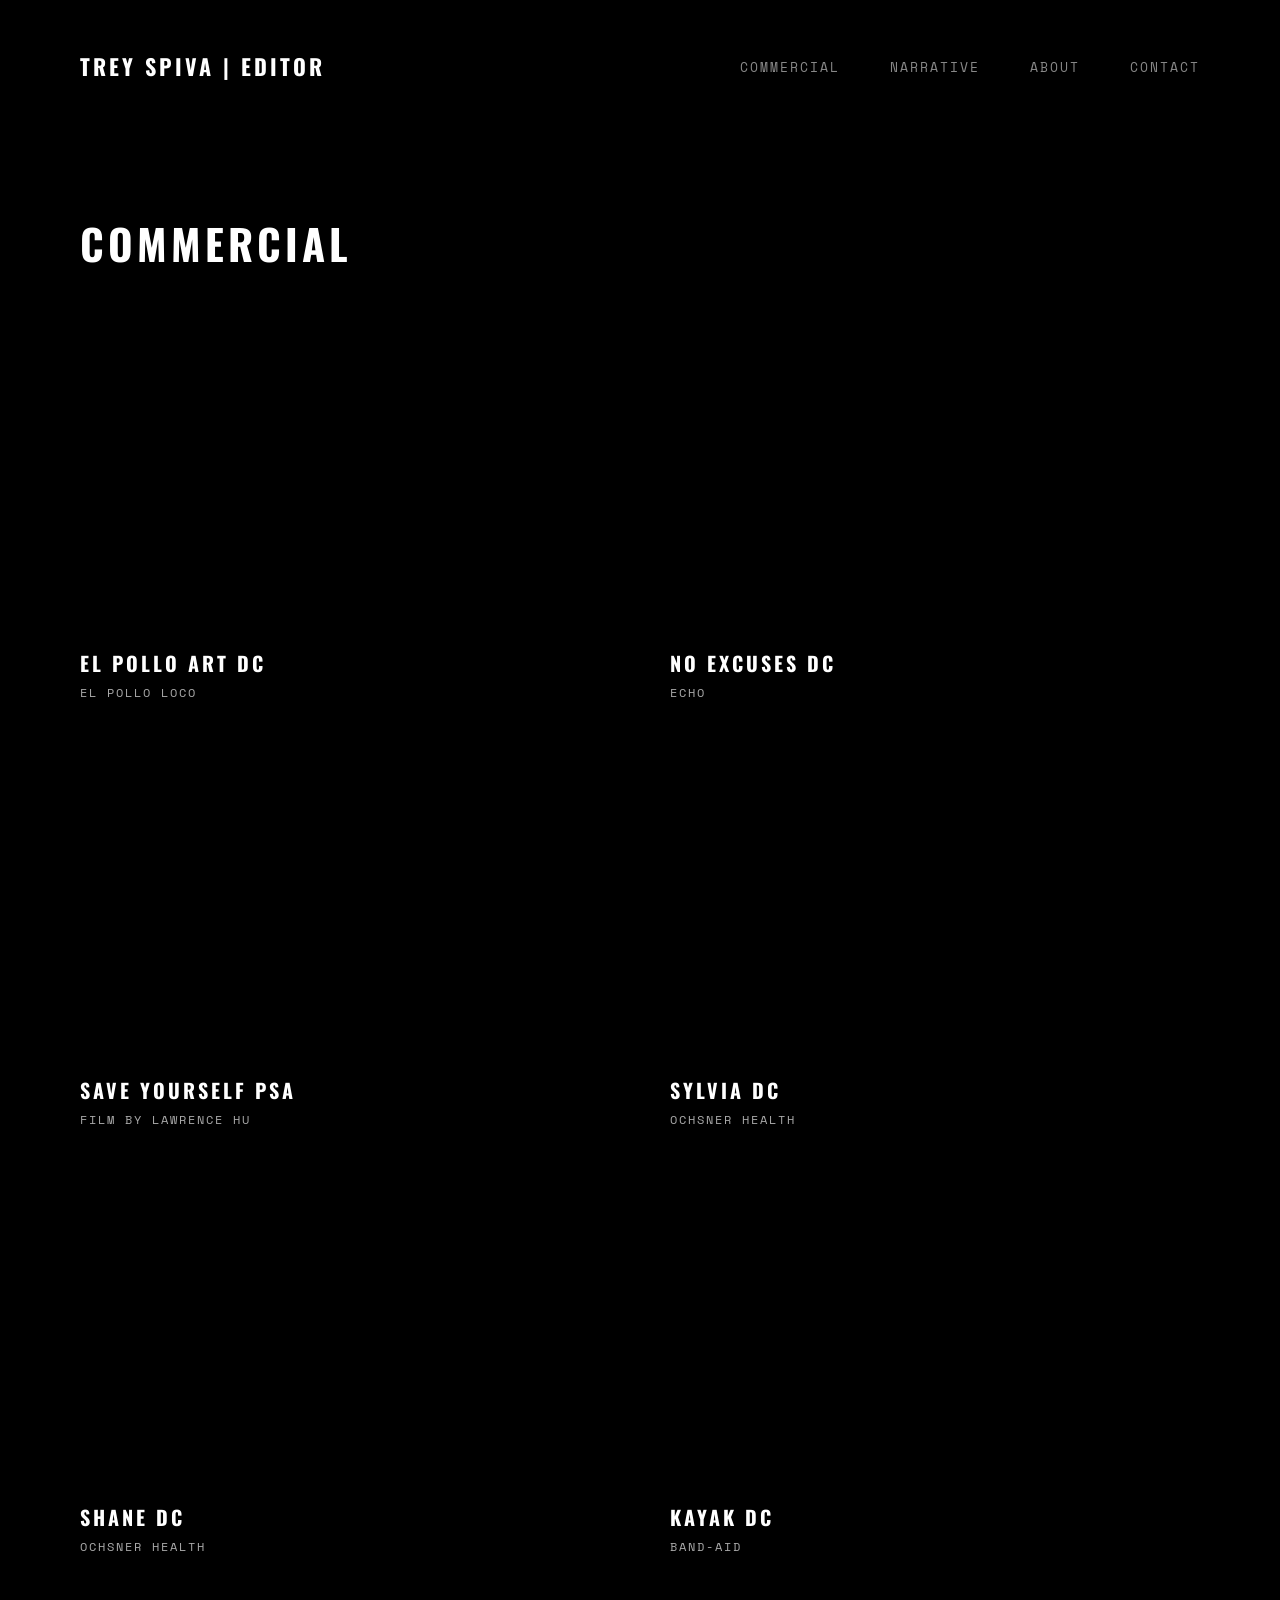
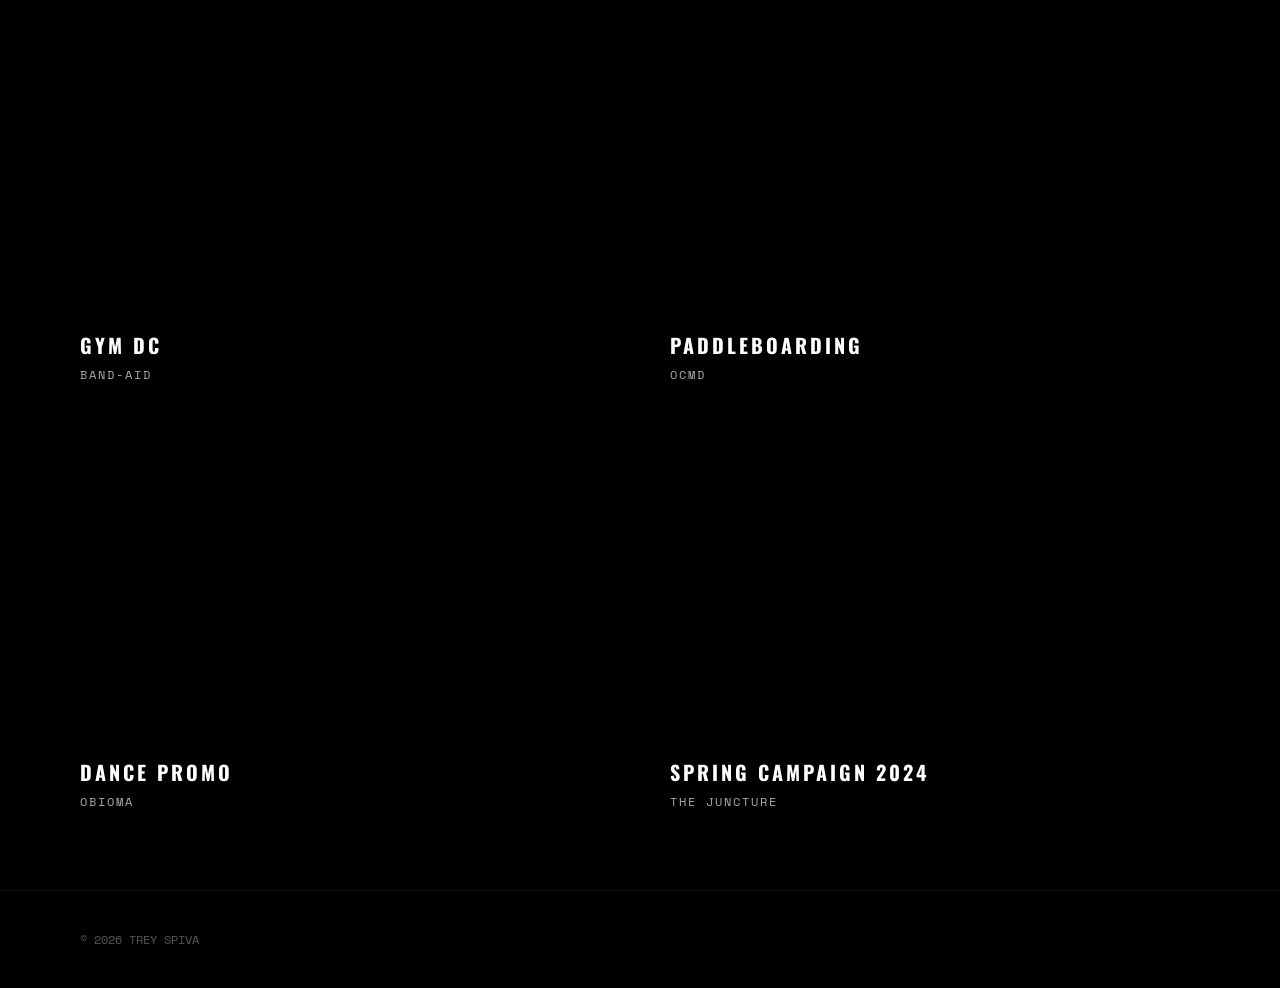
==== index.html @ 80b73c0e "Update index.html" ====
<!DOCTYPE html>
<html lang="en">
<head>
<meta charset="UTF-8">
<title>Commercial | Trey Spiva</title>
<link rel="stylesheet" href="style.css">
</head>
<body>
<div class="grain"></div>
<header>
<h1>TREY SPIVA | EDITOR</h1>
<nav>
<a href="index.html">COMMERCIAL</a>
<a href="narrative.html">NARRATIVE</a>
<a href="about.html">ABOUT</a>
<a href="contact.html">CONTACT</a>
</nav>
</header>
<main class="page fade-in">
<h2 class="page-title">COMMERCIAL</h2>
<div class="vertical-feed">

<div class="video-block" onclick="openVideo('1168962558')">
  <div class="video-thumb" style="background-image:url('https://i.vimeocdn.com/video/2127536000-75fe710a09e075bd8e8120b563705b71b4ac40b1b1e34e580277ee0150daf8f2-d_640x360?&region=us');">
    <div class="overlay">
      <div class="play-button"></div>
    </div>
  </div>
  <h3>EL POLLO ART DC</h3>
  <p>EL POLLO LOCO</p>
</div>

<div class="video-block" onclick="openVideo('1168963187')">
  <div class="video-thumb" style="background-image:url('https://i.vimeocdn.com/video/2127575396-439abf78f0870e37dee217de2d2ab027c8403f48099d8014c931f364bac10ac9-d_640x360?&region=us');">
    <div class="overlay">
      <div class="play-button"></div>
    </div>
  </div>
  <h3>NO EXCUSES DC</h3>
  <p>ECHO</p>
</div>

<div class="video-block" onclick="openVideo('1168964447')">
  <div class="video-thumb" style="background-image:url('https://i.vimeocdn.com/video/2127577980-996a81d9a3e9302c36859f1522a51453a71503e834a3b445a6eb6c86d248f8f3-d_640x360?&region=us');">
    <div class="overlay">
      <div class="play-button"></div>
    </div>
  </div>
  <h3>SAVE YOURSELF PSA</h3>
  <p>FILM BY LAWRENCE HU</p>
</div>

<div class="video-block" onclick="openVideo('1168963696')">
  <div class="video-thumb" style="background-image:url('https://i.vimeocdn.com/video/2127577137-2edeea01148f0cb87e335c18c77567849c1042764b99ecd7bbb1527b6352fd71-d_640x360?&region=us');">
    <div class="overlay">
      <div class="play-button"></div>
    </div>
  </div>
  <h3>SYLVIA DC</h3>
  <p>OCHSNER HEALTH</p>
</div>

<div class="video-block" onclick="openVideo('765432198')">
  <div class="video-thumb" style="background-image:url('https://i.vimeocdn.com/video/2127576939-2b71b718eb4495d1822205743ac6e999f7ee1a8bd8778d6716b5706f9fb2e51e-d_640x360?&region=us');">
    <div class="overlay">
      <div class="play-button"></div>
    </div>
  </div>
  <h3>SHANE DC</h3>
  <p>OCHSNER HEALTH</p>
</div>

<div class="video-block" onclick="openVideo('1168985292')">
  <div class="video-thumb" style="background-image:url('https://i.vimeocdn.com/video/2127575583-ff0fd8f274f0bb08766b003986d4ce52b63c100c5a0aa16a2a7c493b9dbff07a-d_640x360?&region=us');">
    <div class="overlay">
      <div class="play-button"></div>
    </div>
  </div>
  <h3>KAYAK DC</h3>
  <p>BAND-AID</p>
</div>

<div class="video-block" onclick="openVideo('1168985042')">
  <div class="video-thumb" style="background-image:url('https://i.vimeocdn.com/video/2127575703-db3295610a59d945b4f33c99ea47a52a3a80720acae5512f5081917803e15468-d_640x360?&region=us');">
    <div class="overlay">
      <div class="play-button"></div>
    </div>
  </div>
  <h3>GYM DC</h3>
  <p>BAND-AID</p>
</div>

<div class="video-block" onclick="openVideo('1169000280')">
  <div class="video-thumb" style="background-image:url('https://i.vimeocdn.com/video/2127591773-6be116e84b209dd0f5c7678f2d8bcb7b63bc2f66198931cd651a879c802c49e5-d_640x360?&region=us');">
    <div class="overlay">
      <div class="play-button"></div>
    </div>
  </div>
  <h3>PADDLEBOARDING</h3>
  <p>OCMD</p>
</div>

<div class="video-block" onclick="openVideo('1168964057')">
  <div class="video-thumb" style="background-image:url('https://i.vimeocdn.com/video/2127577594-284d13968c1ed4feddeab08666fc81c0d4ac6e2b21683e545bcbab251f859fab-d_640x360?&region=us');">
    <div class="overlay">
      <div class="play-button"></div>
    </div>
  </div>
  <h3>DANCE PROMO</h3>
  <p>OBIOMA</p>
</div>

<div class="video-block" onclick="openVideo('1168963989')">
  <div class="video-thumb" style="background-image:url('https://i.vimeocdn.com/video/2127577245-2e056efa183aa960abe9631b18fac34a8ee768762960d66305f53a3be567ac96-d_640x360?&region=us');">
    <div class="overlay">
      <div class="play-button"></div>
    </div>
  </div>
  <h3>SPRING CAMPAIGN 2024</h3>
  <p>THE JUNCTURE</p>
</div>

</div>
</main>
<div id="lightbox" class="lightbox">
  <div class="lightbox-content">
    <button class="close-btn" onclick="closeVideo()">×</button>
    <iframe id="lightbox-video" src="" frameborder="0"
      allow="autoplay; fullscreen" allowfullscreen></iframe>
  </div>
</div>
<script src="script.js"></script>
<footer><p>© 2026 TREY SPIVA</p></footer>
</body>
</html>
---- style.css ----
@import url('https://fonts.googleapis.com/css2?family=Space+Mono:wght@400;700&family=Oswald:wght@400;600&display=swap');

*{margin:0;padding:0;box-sizing:border-box;}
body{background:#000;color:#fff;font-family:'Space Mono',monospace;}
.fade-in{animation:fadeIn .8s ease forwards;opacity:0;}
@keyframes fadeIn{to{opacity:1;}}

.grain{pointer-events:none;position:fixed;top:0;left:0;width:100%;height:100%;
background-image:url("https://grainy-gradients.vercel.app/noise.svg");opacity:.05;z-index:999;}

header{display:flex;justify-content:space-between;align-items:center;padding:50px 80px;}
h1{font-family:'Oswald',sans-serif;font-size:22px;letter-spacing:3px;}
nav a{margin-left:40px;text-decoration:none;color:#888;font-size:13px;letter-spacing:2px;}
nav a:hover{color:#fff;}

.page{padding:80px;max-width:1400px;margin:auto;}
.page-title{font-family:'Oswald',sans-serif;font-size:42px;letter-spacing:4px;margin-bottom:60px;}

/* GRID */
.vertical-feed{
  display:grid;
  grid-template-columns: repeat(2, 1fr);
  gap:60px;
}

@media(max-width:900px){
  .vertical-feed{grid-template-columns:1fr;}
}

.video-block{cursor:pointer;}

.video-thumb{
  position:relative;
  width:100%;
  aspect-ratio:16/9;
  background-size:cover;
  background-position:center;
  overflow:hidden;
  filter:brightness(.9);
  transition:transform .4s ease, filter .4s ease;
}

.video-thumb:hover{
  transform:scale(1.02);
  filter:brightness(1);
}

/* Overlay */
.overlay{
  position:absolute;
  inset:0;
  background:rgba(0,0,0,0);
  display:flex;
  justify-content:center;
  align-items:center;
  transition:background .3s ease;
}

.video-thumb:hover .overlay{
  background:rgba(0,0,0,.35);
}

/* Play Button */
.play-button{
  width:70px;
  height:70px;
  border:2px solid #fff;
  border-radius:50%;
  position:relative;
  opacity:0;
  transform:scale(.8);
  transition:all .3s ease;
}

.play-button::after{
  content:"";
  position:absolute;
  left:50%;
  top:50%;
  transform:translate(-40%,-50%);
  border-style:solid;
  border-width:10px 0 10px 16px;
  border-color:transparent transparent transparent #fff;
}

.video-thumb:hover .play-button{
  opacity:1;
  transform:scale(1);
}

.video-block h3{
  font-family:'Oswald',sans-serif;
  font-size:20px;
  letter-spacing:3px;
  margin-top:16px;
}

.video-block p{
  color:#aaa;
  letter-spacing:2px;
  font-size:12px;
  margin-top:6px;
}

/* LIGHTBOX */
.lightbox{
  display:none;
  position:fixed;
  top:0;left:0;
  width:100%;height:100%;
  background:rgba(0,0,0,.95);
  justify-content:center;
  align-items:center;
  z-index:1000;
}

.lightbox-content{
  position:relative;
  width:80%;
  max-width:1200px;
}

.lightbox iframe{
  width:100%;
  height:600px;
}

.close-btn{
  position:absolute;
  top:-50px;
  right:0;
  font-size:40px;
  background:none;
  border:none;
  color:#fff;
  cursor:pointer;
  transition:opacity .3s ease, transform .3s ease;
}

.close-btn:hover{
  opacity:.6;
  transform:scale(1.1);
}

.content{padding:120px 80px;max-width:900px;margin:auto;}
.about-layout{display:flex;gap:60px;}
.about-image img{width:320px;border-radius:4px;}
.about-text p{color:#fff;line-height:1.8;}

footer{padding:40px 80px;border-top:1px solid #111;color:#555;font-size:12px;}
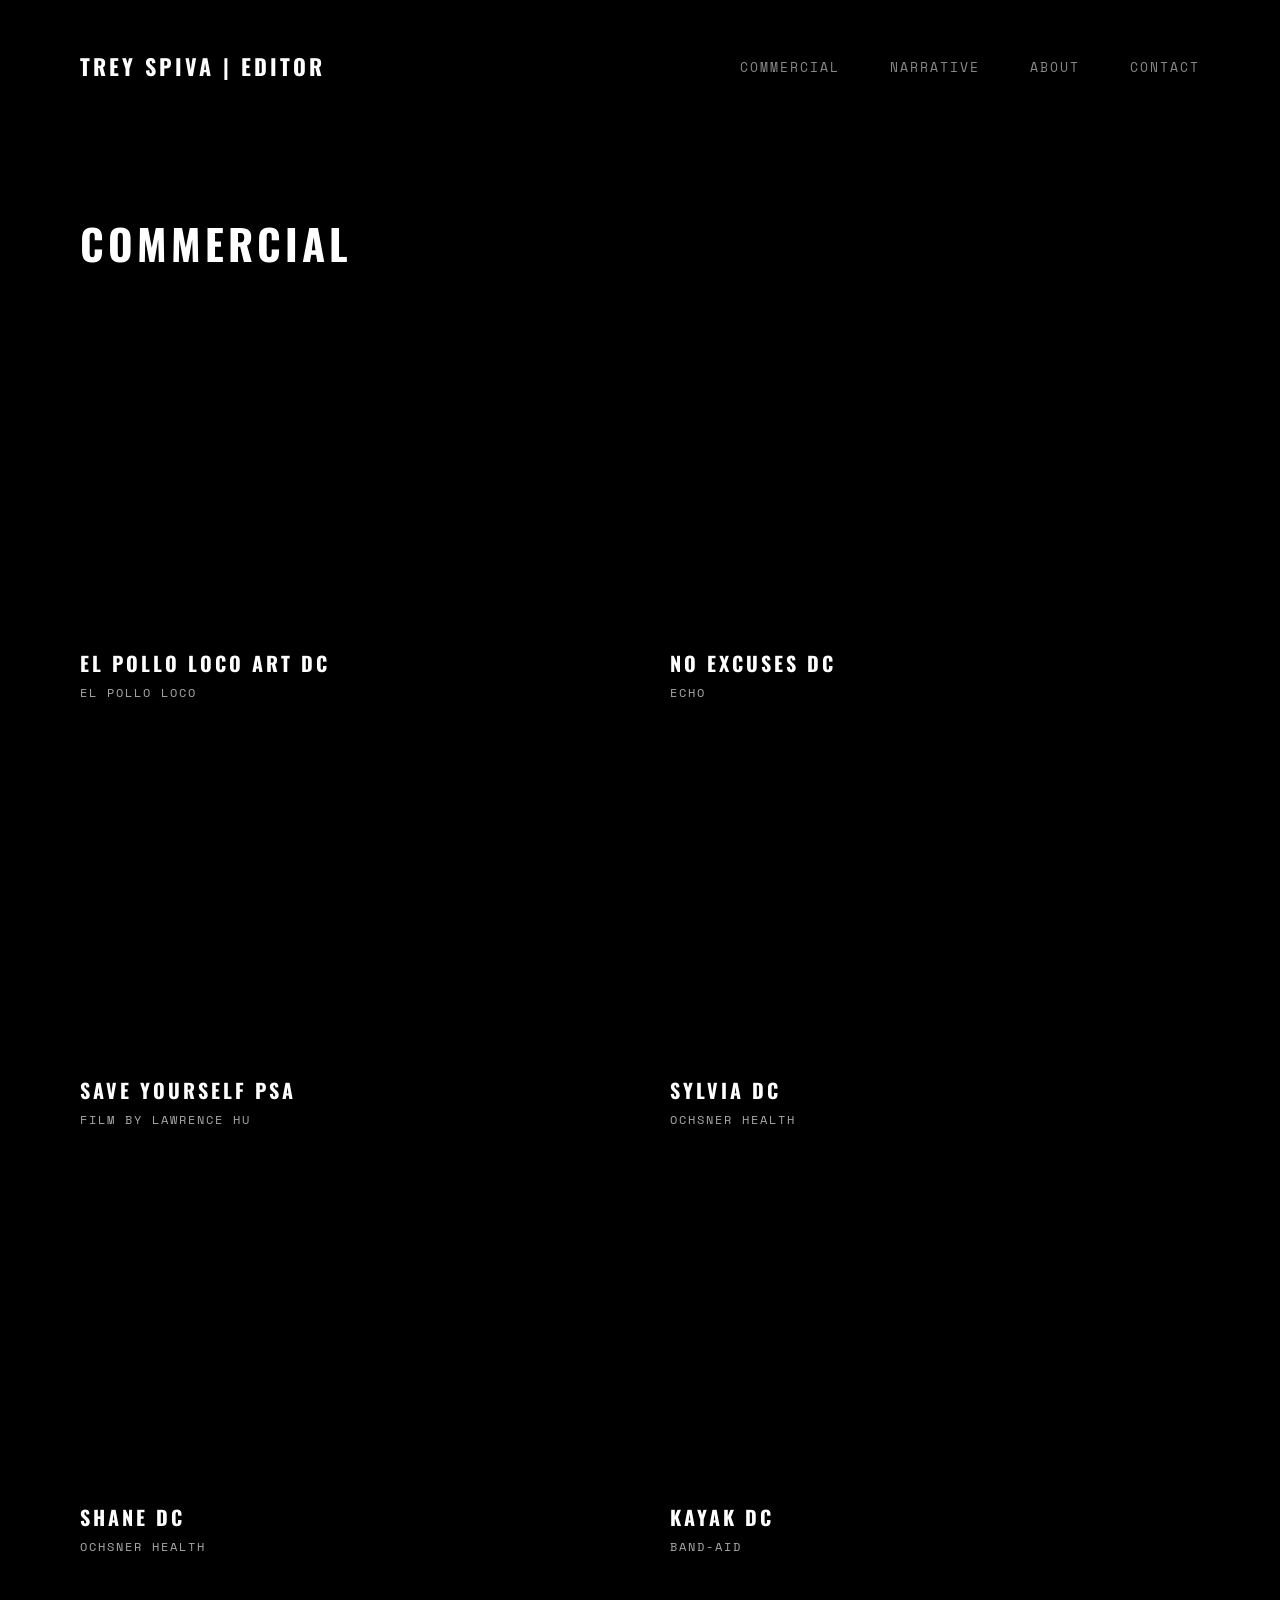
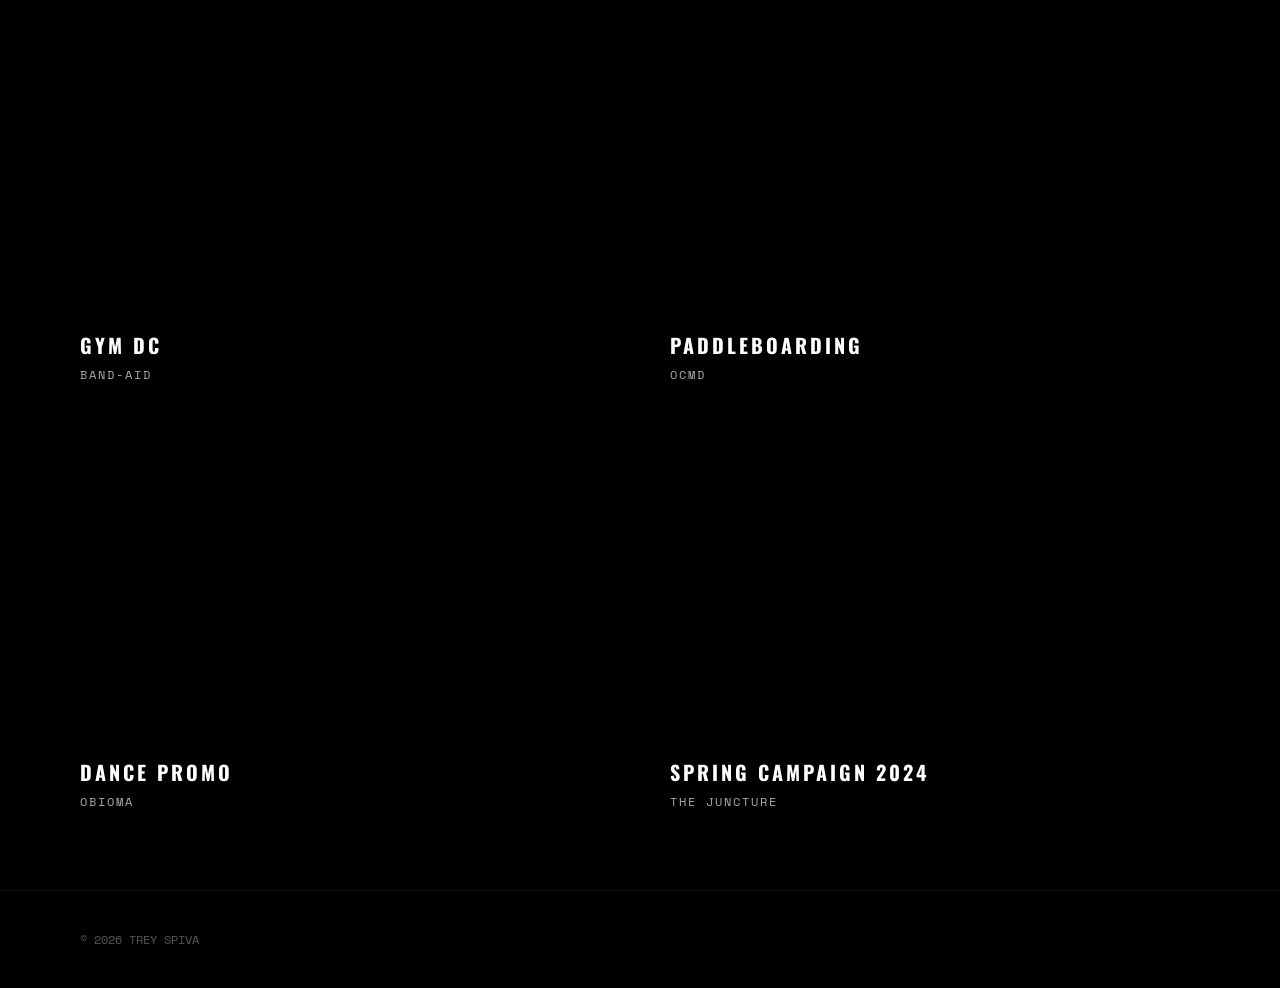
==== commit 638e0ca0: "Update index.html" ====
--- a/index.html
+++ b/index.html
@@ -26,7 +26,7 @@
       <div class="play-button"></div>
     </div>
   </div>
-  <h3>EL POLLO ART DC</h3>
+  <h3>EL POLLO LOCO ART DC</h3>
   <p>EL POLLO LOCO</p>
 </div>
 
@@ -60,7 +60,7 @@
   <p>OCHSNER HEALTH</p>
 </div>
 
-<div class="video-block" onclick="openVideo('765432198')">
+<div class="video-block" onclick="openVideo('1168963555')">
   <div class="video-thumb" style="background-image:url('https://i.vimeocdn.com/video/2127576939-2b71b718eb4495d1822205743ac6e999f7ee1a8bd8778d6716b5706f9fb2e51e-d_640x360?&region=us');">
     <div class="overlay">
       <div class="play-button"></div>
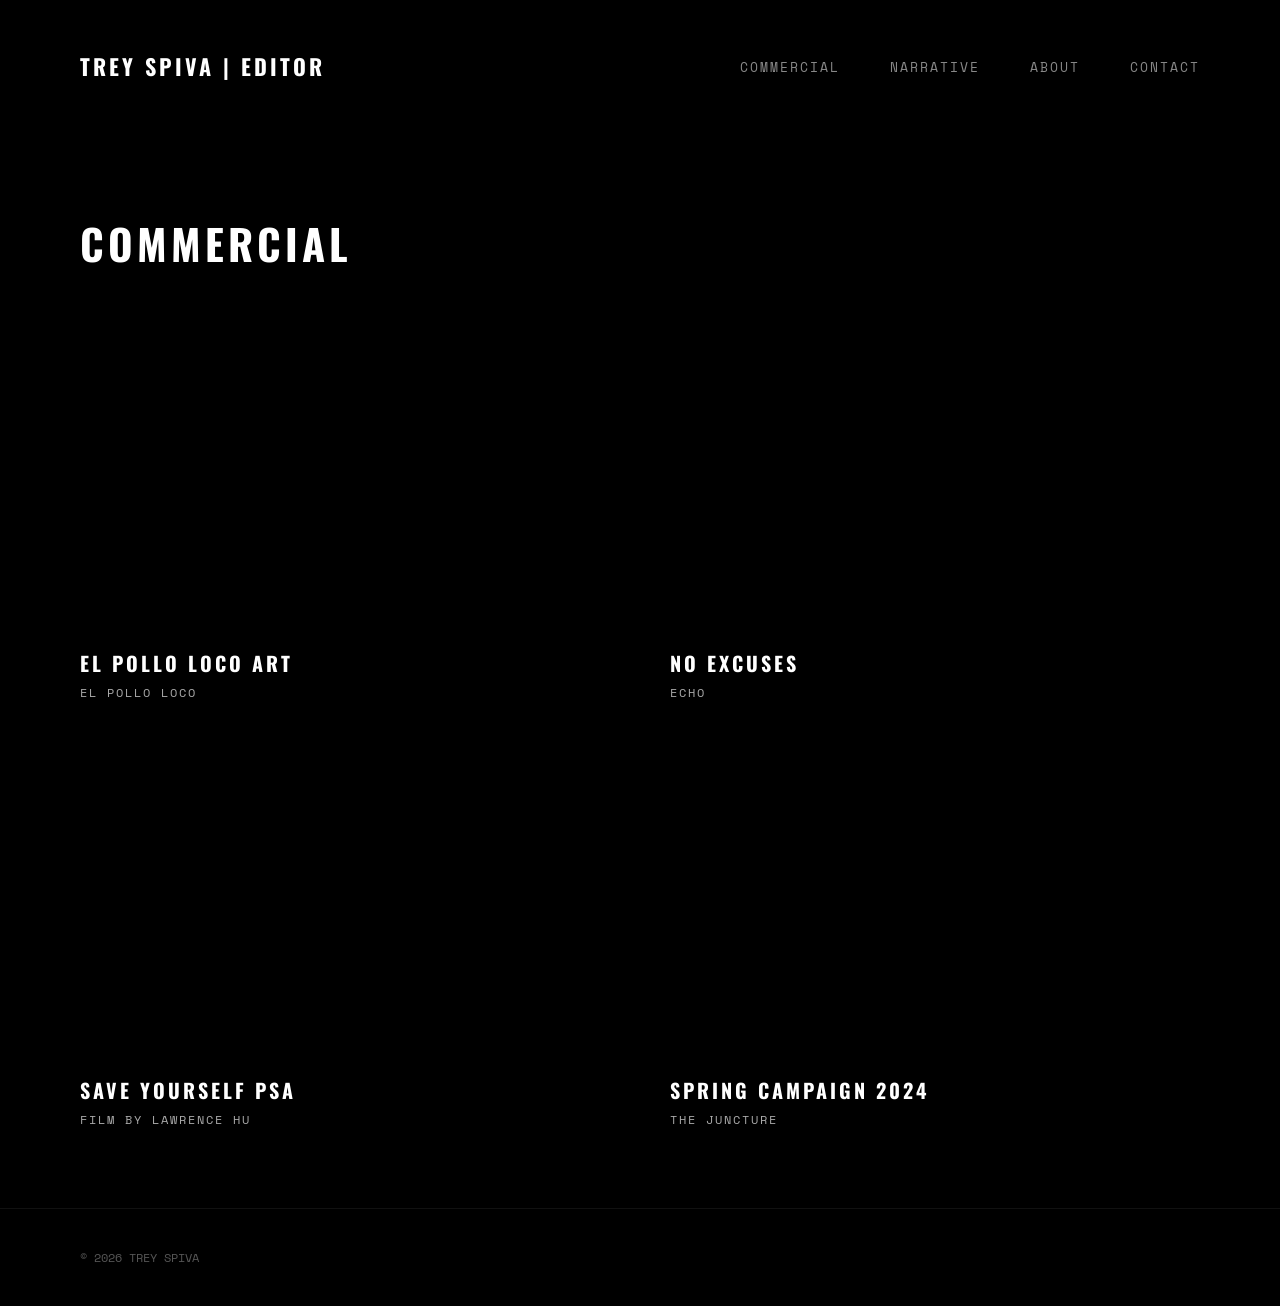
==== commit f78ea549: "Update index.html" ====
--- a/index.html
+++ b/index.html
@@ -26,7 +26,7 @@
       <div class="play-button"></div>
     </div>
   </div>
-  <h3>EL POLLO LOCO ART DC</h3>
+  <h3>EL POLLO LOCO ART</h3>
   <p>EL POLLO LOCO</p>
 </div>
 
@@ -36,7 +36,7 @@
       <div class="play-button"></div>
     </div>
   </div>
-  <h3>NO EXCUSES DC</h3>
+  <h3>NO EXCUSES</h3>
   <p>ECHO</p>
 </div>
 
@@ -48,66 +48,6 @@
   </div>
   <h3>SAVE YOURSELF PSA</h3>
   <p>FILM BY LAWRENCE HU</p>
-</div>
-
-<div class="video-block" onclick="openVideo('1168963696')">
-  <div class="video-thumb" style="background-image:url('https://i.vimeocdn.com/video/2127577137-2edeea01148f0cb87e335c18c77567849c1042764b99ecd7bbb1527b6352fd71-d_640x360?&region=us');">
-    <div class="overlay">
-      <div class="play-button"></div>
-    </div>
-  </div>
-  <h3>SYLVIA DC</h3>
-  <p>OCHSNER HEALTH</p>
-</div>
-
-<div class="video-block" onclick="openVideo('1168963555')">
-  <div class="video-thumb" style="background-image:url('https://i.vimeocdn.com/video/2127576939-2b71b718eb4495d1822205743ac6e999f7ee1a8bd8778d6716b5706f9fb2e51e-d_640x360?&region=us');">
-    <div class="overlay">
-      <div class="play-button"></div>
-    </div>
-  </div>
-  <h3>SHANE DC</h3>
-  <p>OCHSNER HEALTH</p>
-</div>
-
-<div class="video-block" onclick="openVideo('1168985292')">
-  <div class="video-thumb" style="background-image:url('https://i.vimeocdn.com/video/2127575583-ff0fd8f274f0bb08766b003986d4ce52b63c100c5a0aa16a2a7c493b9dbff07a-d_640x360?&region=us');">
-    <div class="overlay">
-      <div class="play-button"></div>
-    </div>
-  </div>
-  <h3>KAYAK DC</h3>
-  <p>BAND-AID</p>
-</div>
-
-<div class="video-block" onclick="openVideo('1168985042')">
-  <div class="video-thumb" style="background-image:url('https://i.vimeocdn.com/video/2127575703-db3295610a59d945b4f33c99ea47a52a3a80720acae5512f5081917803e15468-d_640x360?&region=us');">
-    <div class="overlay">
-      <div class="play-button"></div>
-    </div>
-  </div>
-  <h3>GYM DC</h3>
-  <p>BAND-AID</p>
-</div>
-
-<div class="video-block" onclick="openVideo('1169000280')">
-  <div class="video-thumb" style="background-image:url('https://i.vimeocdn.com/video/2127591773-6be116e84b209dd0f5c7678f2d8bcb7b63bc2f66198931cd651a879c802c49e5-d_640x360?&region=us');">
-    <div class="overlay">
-      <div class="play-button"></div>
-    </div>
-  </div>
-  <h3>PADDLEBOARDING</h3>
-  <p>OCMD</p>
-</div>
-
-<div class="video-block" onclick="openVideo('1168964057')">
-  <div class="video-thumb" style="background-image:url('https://i.vimeocdn.com/video/2127577594-284d13968c1ed4feddeab08666fc81c0d4ac6e2b21683e545bcbab251f859fab-d_640x360?&region=us');">
-    <div class="overlay">
-      <div class="play-button"></div>
-    </div>
-  </div>
-  <h3>DANCE PROMO</h3>
-  <p>OBIOMA</p>
 </div>
 
 <div class="video-block" onclick="openVideo('1168963989')">
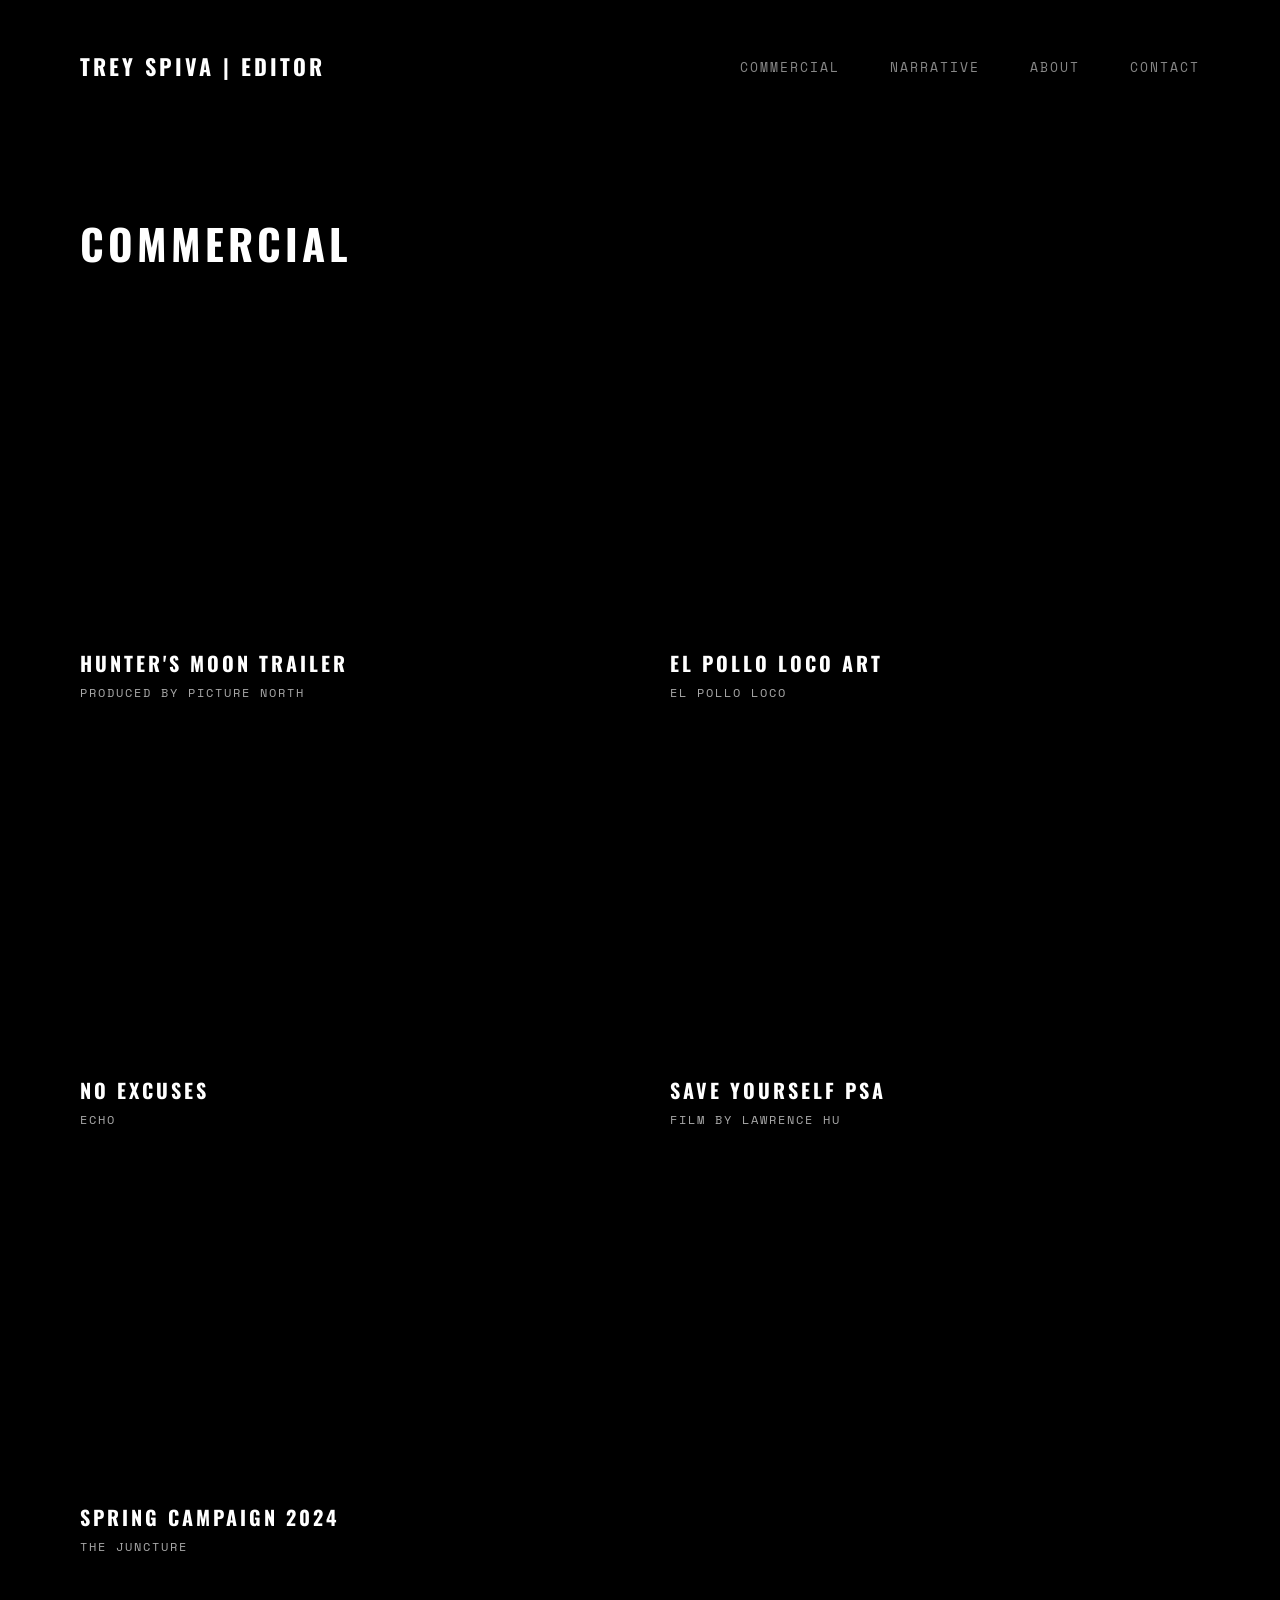
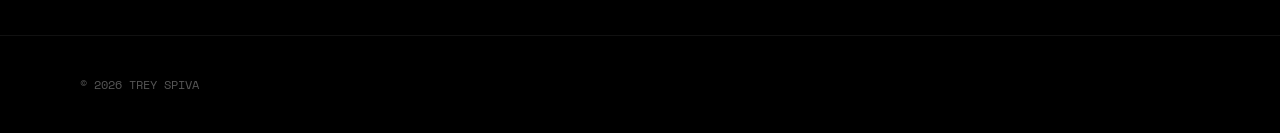
==== commit a465948a: "Update index.html" ====
--- a/index.html
+++ b/index.html
@@ -19,6 +19,16 @@
 <main class="page fade-in">
 <h2 class="page-title">COMMERCIAL</h2>
 <div class="vertical-feed">
+
+<div class="video-block" onclick="openVideo('1160348766')">
+  <div class="video-thumb" style="background-image:url('https://i.vimeocdn.com/video/2127536000-75fe710a09e075bd8e8120b563705b71b4ac40b1b1e34e580277ee0150daf8f2-d_640x360?&region=us');">
+    <div class="overlay">
+      <div class="play-button"></div>
+    </div>
+  </div>
+  <h3>HUNTER'S MOON TRAILER</h3>
+  <p>PRODUCED BY PICTURE NORTH</p>
+</div>
 
 <div class="video-block" onclick="openVideo('1168962558')">
   <div class="video-thumb" style="background-image:url('https://i.vimeocdn.com/video/2127536000-75fe710a09e075bd8e8120b563705b71b4ac40b1b1e34e580277ee0150daf8f2-d_640x360?&region=us');">
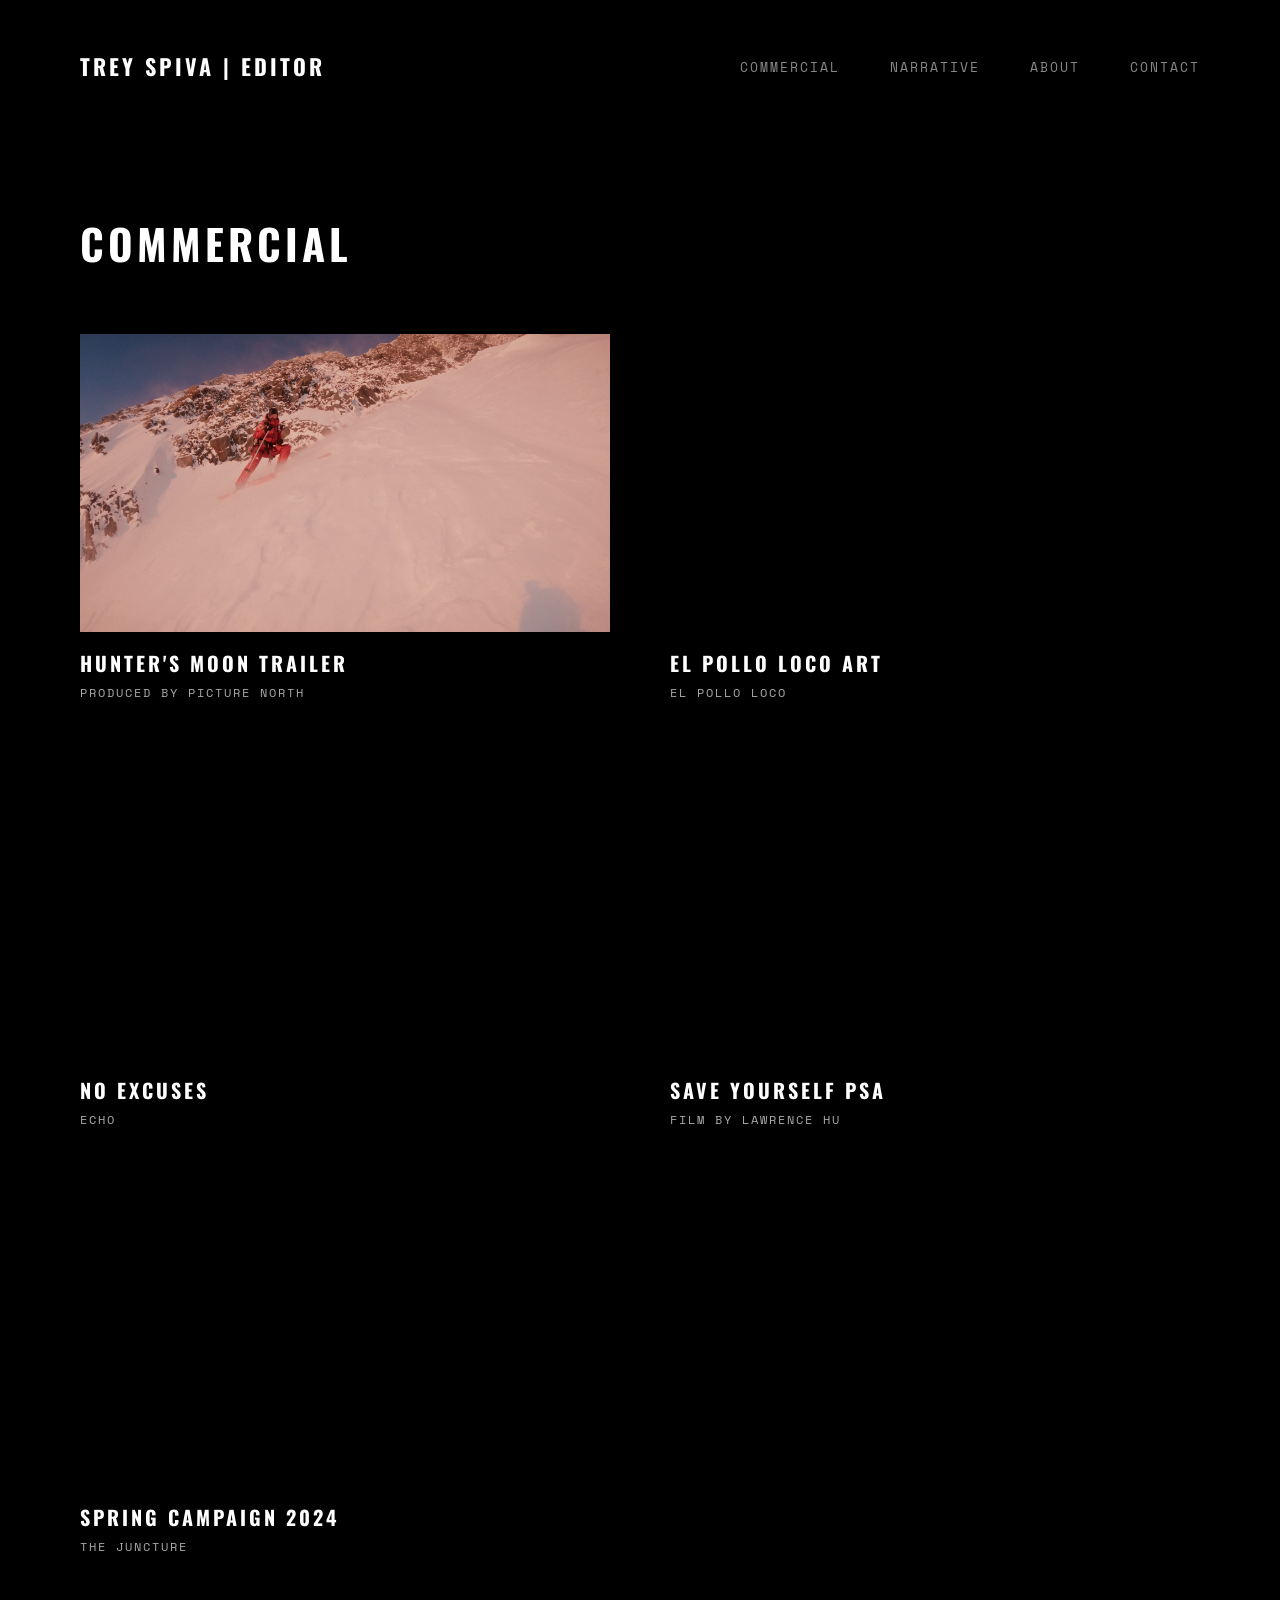
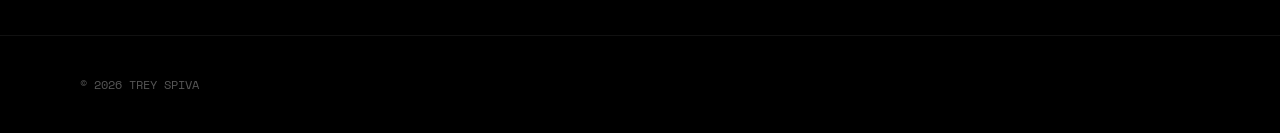
==== commit f2cad519: "Update index.html" ====
--- a/index.html
+++ b/index.html
@@ -21,7 +21,7 @@
 <div class="vertical-feed">
 
 <div class="video-block" onclick="openVideo('1160348766')">
-  <div class="video-thumb" style="background-image:url('https://i.vimeocdn.com/video/2127536000-75fe710a09e075bd8e8120b563705b71b4ac40b1b1e34e580277ee0150daf8f2-d_640x360?&region=us');">
+  <div class="video-thumb" style="background-image:url('hunters-moon.png');">
     <div class="overlay">
       <div class="play-button"></div>
     </div>
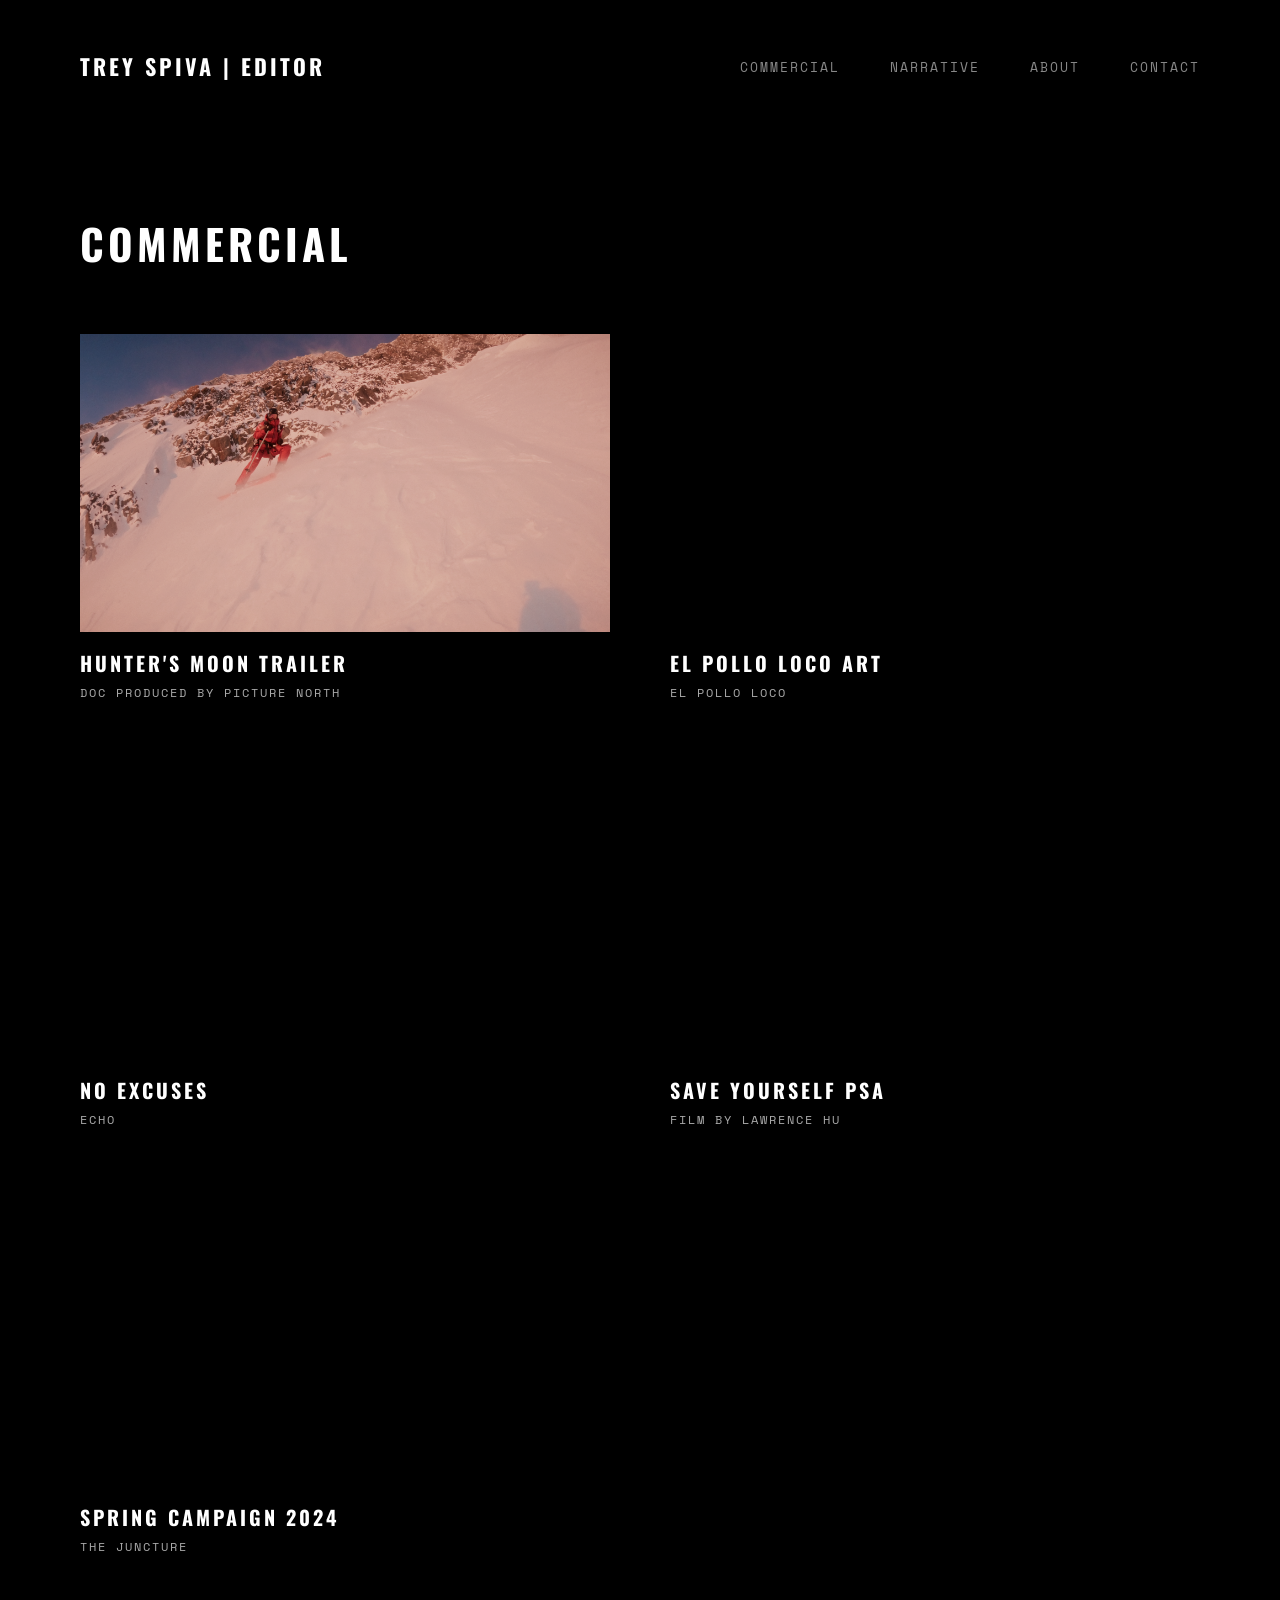
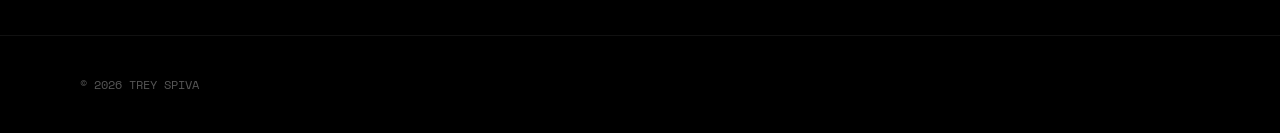
==== commit 577ed0a6: "Update index.html" ====
--- a/index.html
+++ b/index.html
@@ -27,7 +27,7 @@
     </div>
   </div>
   <h3>HUNTER'S MOON TRAILER</h3>
-  <p>PRODUCED BY PICTURE NORTH</p>
+  <p>DOC PRODUCED BY PICTURE NORTH</p>
 </div>
 
 <div class="video-block" onclick="openVideo('1168962558')">
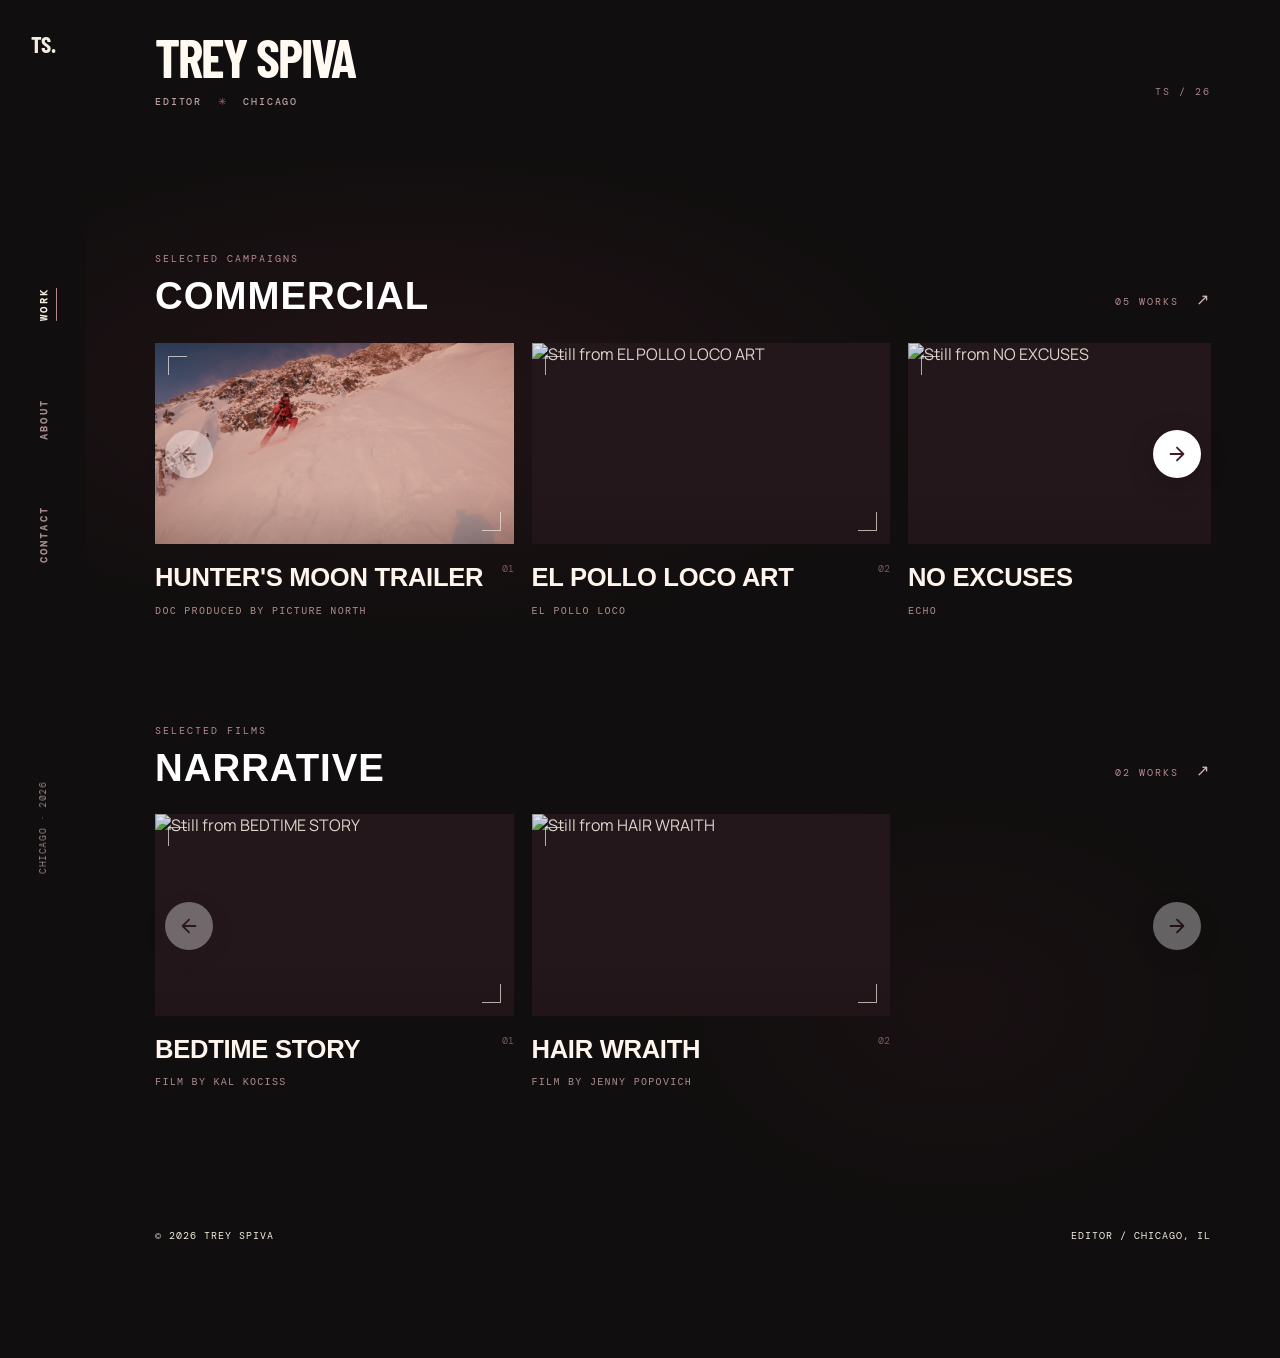
==== commit 8cc555bf: "Add files via upload" ====
--- a/index.html
+++ b/index.html
@@ -1,85 +1,519 @@
-<!DOCTYPE html>
-<html lang="en">
-<head>
-<meta charset="UTF-8">
-<title>Commercial | Trey Spiva</title>
-<link rel="stylesheet" href="style.css">
-</head>
-<body>
-<div class="grain"></div>
-<header>
-<h1>TREY SPIVA | EDITOR</h1>
-<nav>
-<a href="index.html">COMMERCIAL</a>
-<a href="narrative.html">NARRATIVE</a>
-<a href="about.html">ABOUT</a>
-<a href="contact.html">CONTACT</a>
-</nav>
-</header>
-<main class="page fade-in">
-<h2 class="page-title">COMMERCIAL</h2>
-<div class="vertical-feed">
-
-<div class="video-block" onclick="openVideo('1160348766')">
-  <div class="video-thumb" style="background-image:url('hunters-moon.png');">
-    <div class="overlay">
-      <div class="play-button"></div>
-    </div>
-  </div>
-  <h3>HUNTER'S MOON TRAILER</h3>
-  <p>DOC PRODUCED BY PICTURE NORTH</p>
-</div>
-
-<div class="video-block" onclick="openVideo('1168962558')">
-  <div class="video-thumb" style="background-image:url('https://i.vimeocdn.com/video/2127536000-75fe710a09e075bd8e8120b563705b71b4ac40b1b1e34e580277ee0150daf8f2-d_640x360?&region=us');">
-    <div class="overlay">
-      <div class="play-button"></div>
-    </div>
-  </div>
-  <h3>EL POLLO LOCO ART</h3>
-  <p>EL POLLO LOCO</p>
-</div>
-
-<div class="video-block" onclick="openVideo('1168963187')">
-  <div class="video-thumb" style="background-image:url('https://i.vimeocdn.com/video/2127575396-439abf78f0870e37dee217de2d2ab027c8403f48099d8014c931f364bac10ac9-d_640x360?&region=us');">
-    <div class="overlay">
-      <div class="play-button"></div>
-    </div>
-  </div>
-  <h3>NO EXCUSES</h3>
-  <p>ECHO</p>
-</div>
-
-<div class="video-block" onclick="openVideo('1168964447')">
-  <div class="video-thumb" style="background-image:url('https://i.vimeocdn.com/video/2127577980-996a81d9a3e9302c36859f1522a51453a71503e834a3b445a6eb6c86d248f8f3-d_640x360?&region=us');">
-    <div class="overlay">
-      <div class="play-button"></div>
-    </div>
-  </div>
-  <h3>SAVE YOURSELF PSA</h3>
-  <p>FILM BY LAWRENCE HU</p>
-</div>
-
-<div class="video-block" onclick="openVideo('1168963989')">
-  <div class="video-thumb" style="background-image:url('https://i.vimeocdn.com/video/2127577245-2e056efa183aa960abe9631b18fac34a8ee768762960d66305f53a3be567ac96-d_640x360?&region=us');">
-    <div class="overlay">
-      <div class="play-button"></div>
-    </div>
-  </div>
-  <h3>SPRING CAMPAIGN 2024</h3>
-  <p>THE JUNCTURE</p>
-</div>
-
-</div>
-</main>
-<div id="lightbox" class="lightbox">
-  <div class="lightbox-content">
-    <button class="close-btn" onclick="closeVideo()">×</button>
-    <iframe id="lightbox-video" src="" frameborder="0"
-      allow="autoplay; fullscreen" allowfullscreen></iframe>
-  </div>
-</div>
-<script src="script.js"></script>
-<footer><p>© 2026 TREY SPIVA</p></footer>
-</body>
-</html>
+<!doctype html>
+<html lang="en"><head><meta charset="utf-8"><meta name="viewport" content="width=device-width,initial-scale=1"><meta name="theme-color" content="#100e0e"><title>Trey Spiva — Editor</title>
+<link rel="preconnect" href="https://fonts.googleapis.com">
+<link rel="preconnect" href="https://fonts.gstatic.com" crossorigin>
+<link href="https://fonts.googleapis.com/css2?family=Barlow+Condensed:wght@400;500;600;700&family=DM+Mono:wght@400;500&family=Libre+Caslon+Display&family=Manrope:wght@400;500;600;700&display=swap" rel="stylesheet">
+<link rel="preconnect" href="https://fonts.googleapis.com"><link rel="preconnect" href="https://fonts.gstatic.com" crossorigin><link href="https://fonts.googleapis.com/css2?family=Barlow+Condensed:wght@400;500;600;700;800&family=DM+Mono:wght@400;500&family=Oswald:wght@400;500;600;700&display=swap" rel="stylesheet"><style>
+/* Editorial work index: film-framed hero and cinematic shelves. */
+:root { --site-primary:#eae9e5; --site-on-primary:#101010; --site-secondary:#242424; --site-on-secondary:#eae9e5; --site-background:#101010; --site-on-background:#eae9e5; --site-font-body:Arial,Helvetica,sans-serif; --site-font-heading:Georgia,serif; --site-heading-scale:1; --site-spacing-scale:1; --site-radius-scale:1; --site-decoration-opacity:1; }
+body { background:light-dark(var(--site-background),var(--site-background)); }
+.intro { padding-bottom:clamp(55px,7vw,100px); }
+.intro h1 { font-size:clamp(60px,8vw,126px); line-height:.93; }
+.intro h1 em { color:#9c9992; }
+.feature { margin-bottom:clamp(82px,10vw,155px); }
+.feature-top { display:flex;justify-content:space-between; border-top:1px solid var(--line);padding:16px 0;color:#aaa;font-size:10px;letter-spacing:.18em; }
+.feature-image { position:relative; display:block; width:100%;padding:0;border:0;background:#222;overflow:hidden;aspect-ratio:2.12/1;text-align:left; }
+.feature-image img { display:block;width:100%;height:100%;object-fit:cover;filter:brightness(.78) saturate(.75);transition:transform .7s ease,filter .5s ease; }
+.feature-image:hover img,.feature-image:focus-visible img { transform:scale(1.025);filter:brightness(.95) saturate(.9); }
+.feature-play { position:absolute;right:24px;bottom:24px;padding:15px 21px;background:var(--site-primary);color:var(--site-on-primary);font-size:10px;font-weight:bold;letter-spacing:.13em; }
+.feature-bottom { padding-top:24px;display:flex;justify-content:space-between;align-items:end;gap:20px; }
+.feature-kicker { color:#aaa;font-size:10px;letter-spacing:.17em;margin-bottom:10px; }
+.feature-bottom h2 { font:normal clamp(28px,4vw,52px)/1.05 Georgia,serif;letter-spacing:-.05em;margin:0 0 10px; }
+.feature-bottom p { margin:0;font-size:10px;color:#9b9893;letter-spacing:.14em; }
+.feature-note { color:#797671;font-size:9px;letter-spacing:.12em; }
+.rail-section { margin-bottom:clamp(80px,9vw,135px); }
+.section-head { padding:25px 0 22px; }
+.section-head h2 { font-size:12px;letter-spacing:.2em; }
+.card { flex-basis:clamp(250px,30vw,440px); }
+.card:hover,.card:focus-visible { flex-basis:clamp(270px,34vw,490px); }
+.card-title { font-size:15px;font-weight:500; }
+.card-client { font-size:10px; }
+@media(max-width:720px) { .intro h1 { font-size:clamp(48px,11vw,80px); } .feature-image { aspect-ratio:1.5/1; } .feature-note { display:none; } .feature-play { right:12px;bottom:12px;padding:12px 15px; } .card,.card:hover,.card:focus-visible { flex-basis:75vw; } }
+
+:root{--ink:#eae9e5;--muted:#8b8985;--bg:#101010;--line:#33312f;--nav:86px;--accent:#eae9e5}*{box-sizing:border-box}html{scroll-behavior:smooth}body{margin:0;background:var(--bg);color:var(--ink);font-family:Arial,Helvetica,sans-serif;-webkit-font-smoothing:antialiased}button,a{font:inherit}button{cursor:pointer}a{color:inherit}.sidebar{position:fixed;z-index:20;inset:0 auto 0 0;width:var(--nav);background:#111;border-right:1px solid var(--line);display:flex;flex-direction:column;align-items:center}.sidebar .monogram{font-size:18px;font-weight:700;letter-spacing:-.12em;text-decoration:none;margin-top:30px}.nav{flex:1;display:flex;flex-direction:column;justify-content:center;align-items:stretch;width:100%;gap:0}.nav button{width:100%;border:0;background:transparent;color:#777;padding:21px 0;min-height:115px;display:flex;align-items:center;justify-content:center;position:relative}.nav button span{writing-mode:vertical-rl;transform:rotate(180deg);font-size:10px;font-weight:700;letter-spacing:.22em}.nav button:hover,.nav button.active{color:#f5f4ef}.nav button.active:before{content:'';position:absolute;left:0;top:22%;height:56%;width:2px;background:#f5f4ef}.side-year{font-size:9px;color:#777;writing-mode:vertical-rl;margin-bottom:26px;letter-spacing:.18em}.page{margin-left:var(--nav);min-height:100vh}.mast{padding:38px clamp(25px,5.4vw,92px) 28px;display:flex;justify-content:space-between;align-items:flex-start;gap:20px;border-bottom:1px solid var(--line)}.identity{font-weight:800;font-size:clamp(18px,2.1vw,29px);letter-spacing:-.07em;line-height:1}.identity small{display:block;font-size:10px;font-weight:500;letter-spacing:.26em;margin-top:11px;color:#aaa}.mast-right{text-align:right;color:var(--muted);font-size:10px;line-height:1.8;letter-spacing:.12em}.content{padding:0 clamp(25px,5.4vw,92px) 90px}.intro{padding:clamp(50px,7vw,108px) 0 68px;max-width:950px}.overline{font-size:10px;letter-spacing:.26em;color:#a9a59e;text-transform:uppercase;margin-bottom:24px}.intro h1{font-family:Georgia,'Times New Roman',serif;font-size:clamp(44px,6.3vw,100px);line-height:1.04;letter-spacing:-.065em;font-weight:400;margin:0;max-width:950px}.intro h1 em{font-weight:400;color:#aaa49d}.intro-bottom{display:flex;align-items:flex-end;justify-content:space-between;gap:25px;margin-top:34px}.intro-bottom p{font-size:13px;line-height:1.8;max-width:390px;color:#a9a6a1;margin:0}.intro-bottom span{font-size:10px;letter-spacing:.15em;color:#8d8a86;white-space:nowrap}.section-head{border-top:1px solid var(--line);display:flex;justify-content:space-between;align-items:center;padding:22px 0 20px;gap:10px}.section-head h2{font-size:11px;font-weight:700;letter-spacing:.16em;margin:0}.section-head .counter{font-size:10px;color:#8e8a84;letter-spacing:.13em}.rail-section{margin-bottom:63px}.rail-wrap{position:relative}.rail{display:flex;gap:18px;overflow-x:auto;scroll-snap-type:x proximity;scrollbar-width:none;padding:0 0 16px;scroll-behavior:smooth}.rail::-webkit-scrollbar{display:none}.card{flex:0 0 clamp(230px,28vw,425px);background:none;color:inherit;text-align:left;border:0;padding:0;min-width:0;scroll-snap-align:start;transition:flex-basis .35s ease}.card:hover,.card:focus-visible{flex-basis:clamp(260px,34vw,510px);outline:none}.image{aspect-ratio:16/9;position:relative;background:#242424;overflow:hidden}.image img{width:100%;height:100%;object-fit:cover;display:block;filter:saturate(.83) brightness(.88);transition:transform .55s ease,filter .4s}.card:hover img,.card:focus-visible img{transform:scale(1.045);filter:saturate(1) brightness(1)}.image:after{content:'';position:absolute;inset:0;border:1px solid rgba(255,255,255,.08);pointer-events:none}.play{position:absolute;top:50%;left:50%;transform:translate(-50%,-45%);border:1px solid #fff;background:rgba(0,0,0,.28);width:52px;height:52px;border-radius:50%;display:grid;place-items:center;opacity:0;transition:opacity .25s,transform .25s}.play:before{content:'';border-left:11px solid #fff;border-top:7px solid transparent;border-bottom:7px solid transparent;margin-left:4px}.card:hover .play,.card:focus-visible .play{opacity:1;transform:translate(-50%,-50%)}.card-meta{display:flex;justify-content:space-between;gap:12px;padding:16px 0 0}.card-title{font-size:13px;font-weight:700;letter-spacing:-.01em}.card-client{color:#888;font-size:9px;letter-spacing:.14em;margin-top:7px}.card-index{font-size:10px;color:#6d6a66}.rail-controls{display:flex;gap:8px}.rail-controls button{background:transparent;color:#bbb;border:1px solid #555;width:29px;height:29px;font-size:18px}.rail-controls button:hover{background:#eee;color:#111}.footer{border-top:1px solid var(--line);padding:26px 0;color:#777;font-size:10px;letter-spacing:.1em;display:flex;justify-content:space-between}.editorial{max-width:850px;padding:70px 0 120px}.editorial h1{font-family:Georgia,serif;font-weight:400;font-size:clamp(42px,6vw,80px);letter-spacing:-.055em;line-height:1.1;margin:0 0 42px}.editorial p{font-size:clamp(15px,1.5vw,19px);color:#b5b1aa;line-height:1.85;max-width:670px}.editorial a{text-decoration:none;border-bottom:1px solid #777;padding-bottom:3px}.editorial .contact{font-family:Georgia,serif;font-size:clamp(24px,4vw,47px);overflow-wrap:anywhere}.view[hidden]{display:none}.modal{position:fixed;inset:0;background:rgba(0,0,0,.96);z-index:50;display:none;align-items:center;justify-content:center;padding:55px 5vw}.modal.open{display:flex}.modal-inner{width:min(1200px,100%);position:relative}.modal-close{position:absolute;right:0;top:-43px;background:none;border:0;color:#fff;font-size:30px}.player{aspect-ratio:16/9;background:#171717}.player iframe{border:0;width:100%;height:100%}.modal-meta{display:flex;justify-content:space-between;gap:12px;margin-top:15px;font-size:11px;letter-spacing:.08em}.modal-meta span{color:#999}.mobile-nav{display:none}button:focus-visible,a:focus-visible{outline:2px solid white;outline-offset:4px}
+@media(max-width:720px){:root{--nav:55px}.sidebar .monogram{font-size:13px;margin-top:21px}.nav button{min-height:102px;padding:13px 0}.nav button span{font-size:9px;letter-spacing:.14em}.mast{padding:27px 21px 24px}.mast-right{font-size:8px}.content{padding:0 21px 45px}.intro{padding:62px 0 50px}.intro h1{font-size:clamp(39px,9vw,64px)}.intro-bottom{display:block}.intro-bottom span{display:block;margin-top:22px}.card{flex-basis:75vw;max-width:360px}.card:hover,.card:focus-visible{flex-basis:75vw}.rail{gap:13px}.rail-controls{display:none}.editorial{padding:60px 0 80px}.footer{gap:12px;flex-wrap:wrap}}
+@media(prefers-reduced-motion:reduce){*,*:before,*:after{scroll-behavior:auto!important;transition:none!important}}
+
+
+/* Forest green editorial palette: clean, no film overlays or grain. */
+:root {
+  --site-background: #0c1712;
+  --site-secondary: #18291f;
+  --site-on-secondary: #eae9e5;
+  --bg: #0c1712;
+  --line: #304337;
+  --muted: #a1aea3;
+  --accent: #b6c9ae;
+}
+body { background: var(--bg); }
+.sidebar { background: #14231a; border-right-color: #33483a; }
+.nav button { color: #86998a; }
+.nav button:hover, .nav button.active { color: #f3f3e9; }
+.nav button.active:before { background: #b6c9ae; }
+.mast { border-bottom-color: #33483a; }
+.feature-top, .section-head { border-color: #3b5141; }
+.feature-image { background: #19261e; }
+.feature-image img { filter: brightness(.86) saturate(.9); }
+.feature-image:hover img, .feature-image:focus-visible img { filter: brightness(.98) saturate(1); }
+.feature-play { background: #d9e4d5; color: #112016; }
+.image { background: #1b2920; }
+.image img { filter: saturate(.94) brightness(.92); }
+.card:hover img, .card:focus-visible img { filter: saturate(1) brightness(1); }
+.rail-controls button { border-color: #58715d; }
+.rail-controls button:hover { background: #d9e4d5; color: #112016; }
+.footer { border-color: #33483a; }
+.editorial a { border-color: #8da18f; }
+
+/* Opening sequence: understated editorial reveal, no splash screen. */
+body.motion-ready .sidebar { animation: edgeReveal .7s cubic-bezier(.22,1,.36,1) both; }
+body.motion-ready .mast { animation: revealUp .75s .12s cubic-bezier(.22,1,.36,1) both; }
+body.motion-ready .feature-top { animation: revealUp .7s .24s both; }
+body.motion-ready .feature-image { animation: imageReveal 1.15s .32s cubic-bezier(.22,1,.36,1) both; }
+body.motion-ready .feature-image img { animation: imageSettle 1.5s .32s cubic-bezier(.22,1,.36,1) both; }
+body.motion-ready .feature-bottom { animation: revealUp .75s .58s both; }
+body.motion-ready .rail-section { animation: revealUp .8s .72s both; }
+body.motion-ready .rail-section:nth-child(2) { animation-delay: .87s; }
+body.motion-ready .nav button { animation: revealIn .65s both; }
+body.motion-ready .nav button:nth-child(1) { animation-delay: .15s; }
+body.motion-ready .nav button:nth-child(2) { animation-delay: .25s; }
+body.motion-ready .nav button:nth-child(3) { animation-delay: .35s; }
+@keyframes edgeReveal { from { opacity:0; transform:translateX(-18px); } to { opacity:1; transform:translateX(0); } }
+@keyframes revealUp { from { opacity:0; transform:translateY(24px); } to { opacity:1; transform:translateY(0); } }
+@keyframes revealIn { from { opacity:0; } to { opacity:1; } }
+@keyframes imageReveal { from { opacity:0; clip-path:inset(0 0 100% 0); } to { opacity:1; clip-path:inset(0 0 0 0); } }
+@keyframes imageSettle { from { transform:scale(1.055); } to { transform:scale(1); } }
+@media (prefers-reduced-motion:reduce) {
+  body.motion-ready .sidebar, body.motion-ready .mast, body.motion-ready .feature-top,
+  body.motion-ready .feature-image, body.motion-ready .feature-image img,
+  body.motion-ready .feature-bottom, body.motion-ready .rail-section,
+  body.motion-ready .nav button { animation:none !important; }
+}
+
+/* Cinematic typography and restrained green/black palette */
+:root {
+  --site-background:#080e0b;
+  --site-primary:#e9eee6;
+  --site-secondary:#15241a;
+  --site-on-secondary:#e9eee6;
+  --bg:#080e0b;
+  --line:#293d30;
+  --ink:#e9eee6;
+  --muted:#9cae9f;
+  --accent:#b7cfb4;
+  --site-font-body:'Manrope',Arial,sans-serif;
+  --site-font-heading:'Instrument Serif',Georgia,serif;
+}
+body { font-family:'Manrope',Arial,sans-serif; background:#080e0b; }
+.sidebar { background:#101e15; }
+.mast { background:#080e0b; }
+.identity { font-family:'Manrope',Arial,sans-serif; font-weight:700; letter-spacing:-.055em; }
+.identity small,.mast-right,.overline,.feature-kicker,.feature-note,.feature-top,.feature-bottom p,
+.section-head h2,.counter,.card-client,.card-index,.footer,.side-year,.nav button span {
+  font-family:'DM Mono',monospace;
+}
+.feature-bottom h2, .card-title, .editorial h1, .intro h1 {
+  font-family:'Instrument Serif',Georgia,serif;
+  font-weight:400;
+  letter-spacing:-.025em;
+}
+.feature-bottom h2 { font-size:clamp(39px,5vw,70px); line-height:.98; }
+.card-title { font-size:clamp(23px,2.2vw,32px); line-height:1.06; }
+.card-client { font-size:9px; line-height:1.6; letter-spacing:.12em; }
+.card-meta { padding-top:18px; }
+.section-head h2 { font-size:11px; letter-spacing:.2em; }
+.feature-image img { filter:brightness(.86) saturate(.91); }
+.feature-image:hover img { filter:brightness(.99) saturate(1); }
+.image img { filter:brightness(.89) saturate(.92); }
+.nav button.active:before { background:#b7cfb4; }
+.feature-play { background:#b7cfb4; color:#0b130e; font-family:'DM Mono',monospace; }
+.rail-controls button:hover { background:#b7cfb4;color:#0b130e; }
+::selection { background:#b7cfb4;color:#0b130e; }
+
+/* A short, filmic opening: black leader, aperture reveal, then typography. */
+.film-intro {
+  position:fixed;
+  inset:0;
+  z-index:100;
+  background:#050907;
+  display:flex;
+  align-items:center;
+  justify-content:center;
+  pointer-events:none;
+  overflow:hidden;
+  animation:leaderOut .7s 1.48s cubic-bezier(.65,0,.25,1) forwards;
+}
+.film-intro:before,.film-intro:after {
+  content:"";
+  position:absolute;
+  left:0;right:0;
+  height:50.5%;
+  background:#050907;
+  z-index:2;
+}
+.film-intro:before { top:0; animation:gateTop .95s .65s cubic-bezier(.76,0,.18,1) forwards; }
+.film-intro:after { bottom:0; animation:gateBottom .95s .65s cubic-bezier(.76,0,.18,1) forwards; }
+.film-intro-mark {
+  font-family:'Instrument Serif',Georgia,serif;
+  font-size:clamp(45px,8vw,110px);
+  font-style:italic;
+  color:#d6e1d3;
+  letter-spacing:-.07em;
+  opacity:0;
+  animation:markFlash .65s .08s ease both;
+}
+.film-intro-rule {
+  position:absolute;
+  z-index:3;
+  top:50%;left:50%;
+  width:90px;height:1px;
+  transform:translate(-50%,-50%) scaleX(0);
+  background:#a8c3a7;
+  animation:ruleFlash .7s .15s ease both;
+}
+@keyframes markFlash { 0%{opacity:0;transform:scale(.985)} 35%{opacity:1} 100%{opacity:0;transform:scale(1.015)} }
+@keyframes ruleFlash { 0%{opacity:0;transform:translate(-50%,-50%) scaleX(0)} 45%{opacity:.75;transform:translate(-50%,-50%) scaleX(1)} 100%{opacity:0;transform:translate(-50%,-50%) scaleX(1.5)} }
+@keyframes gateTop { to { transform:translateY(-102%); } }
+@keyframes gateBottom { to { transform:translateY(102%); } }
+@keyframes leaderOut { to { opacity:0;visibility:hidden; } }
+body.motion-ready .sidebar { animation:edgeReveal .85s .85s cubic-bezier(.22,1,.36,1) both; }
+body.motion-ready .mast { animation:revealUp .9s .95s cubic-bezier(.22,1,.36,1) both; }
+body.motion-ready .feature-top { animation:revealUp .8s 1.08s both; }
+body.motion-ready .feature-image { animation:imageReveal 1.15s .78s cubic-bezier(.22,1,.36,1) both; }
+body.motion-ready .feature-image img { animation:imageSettle 1.65s .78s cubic-bezier(.22,1,.36,1) both; }
+body.motion-ready .feature-bottom { animation:revealUp .8s 1.25s both; }
+body.motion-ready .rail-section { animation:revealUp .85s 1.4s both; }
+body.motion-ready .rail-section:nth-child(2) { animation-delay:1.55s; }
+@media (prefers-reduced-motion:reduce) {
+  .film-intro { display:none!important;animation:none!important; }
+}
+@media(max-width:720px) {
+  .card-title { font-size:25px; }
+  .feature-bottom h2 { font-size:43px; }
+}
+
+/* A24 / NEON-inspired typographic reset — graphic sans, sharp hierarchy. */
+:root {
+  --bg:#070a08;
+  --ink:#f5f6f1;
+  --muted:#a9b0aa;
+  --line:#29352d;
+  --accent:#f5f6f1;
+  --site-background:#070a08;
+  --site-primary:#f5f6f1;
+  --site-on-primary:#070a08;
+  --site-secondary:#122419;
+  --site-on-secondary:#f5f6f1;
+  --site-font-body:'DM Sans',Arial,sans-serif;
+  --site-font-heading:'Space Grotesk',Arial,sans-serif;
+}
+body { background:#070a08; color:#f5f6f1; font-family:'DM Sans',Arial,sans-serif; }
+.sidebar { background:#102319; border-color:#314237; }
+.mast { background:#070a08; border-color:#29352d; }
+.identity, .feature-bottom h2, .card-title, .editorial h1, .intro h1 {
+  font-family:'Space Grotesk',Arial,sans-serif;
+  font-style:normal;
+  font-weight:600;
+  letter-spacing:-.055em;
+}
+.identity { font-weight:700; }
+.feature-bottom h2 { font-size:clamp(34px,4.7vw,66px); line-height:1.03; }
+.card-title { font-size:clamp(19px,1.8vw,26px); line-height:1.18; font-weight:600; }
+.editorial h1 { font-size:clamp(42px,6vw,82px); }
+.identity small,.mast-right,.overline,.feature-kicker,.feature-note,.feature-top,.feature-bottom p,
+.section-head h2,.counter,.card-client,.card-index,.footer,.side-year,.nav button span,
+.feature-play,.modal-meta {
+  font-family:'IBM Plex Mono',monospace;
+  font-style:normal;
+}
+.feature-top,.feature-kicker,.section-head h2 { color:#c3d0c4; }
+.card-client,.card-index,.feature-note { color:#a9b0aa; }
+.card-meta { padding-top:15px; }
+.feature-image img { filter:brightness(.92) saturate(1); }
+.image img { filter:brightness(.92) saturate(1); }
+.feature-play { background:#f5f6f1; color:#070a08; }
+.feature-play:hover { background:#c5d8c5; }
+.nav button.active:before { background:#f5f6f1; }
+.nav button:hover,.nav button.active { color:#ffffff; }
+.rail-controls button { border-color:#4a6252; color:#f5f6f1; }
+.rail-controls button:hover { background:#f5f6f1;color:#070a08; }
+.film-intro { background:#070a08; }
+.film-intro:before,.film-intro:after { background:#070a08; }
+.film-intro-mark { font-family:'Space Grotesk',Arial,sans-serif; font-style:normal; font-weight:700; letter-spacing:-.09em; color:#f5f6f1; }
+.film-intro-rule { background:#f5f6f1; }
+::selection { background:#f5f6f1; color:#070a08; }
+@media(max-width:720px) { .card-title { font-size:21px; } .feature-bottom h2 { font-size:38px; } }
+
+/* Cinema-house edition: charcoal, oxblood, and projector ivory. */
+:root {
+  --site-background:#100e0e;
+  --site-primary:#f3ecdf;
+  --site-on-primary:#100e0e;
+  --site-secondary:#38191e;
+  --site-on-secondary:#f3ecdf;
+  --site-on-background:#f3ecdf;
+  --bg:#100e0e;
+  --ink:#f3ecdf;
+  --muted:#a69d98;
+  --line:#403331;
+  --accent:#c9a3a0;
+  --site-font-body:'Manrope',Arial,sans-serif;
+  --site-font-heading:'Libre Caslon Display',Georgia,serif;
+}
+body { background:#100e0e; color:#f3ecdf; font-family:'Manrope',Arial,sans-serif; }
+.sidebar { background:#37181e; border-right:1px solid #634248; }
+.sidebar .monogram { font-family:'Barlow Condensed',Impact,sans-serif; font-size:23px; letter-spacing:-.04em; }
+.nav button { color:#bfa5a8; }
+.nav button.active,.nav button:hover { color:#fff8ee; }
+.nav button.active:before { background:#f3ecdf; }
+.mast { background:#100e0e; border-color:#403331; }
+.identity { font-family:'Barlow Condensed',Impact,sans-serif; font-size:clamp(25px,3vw,39px); letter-spacing:.015em; font-weight:600; }
+.identity small { font-family:'DM Mono',monospace; font-size:9px; letter-spacing:.2em; }
+.feature-bottom h2,.card-title,.editorial h1,.intro h1 {
+  font-family:'Libre Caslon Display',Georgia,serif;
+  font-style:normal;
+  font-weight:400;
+  letter-spacing:-.025em;
+}
+.feature-bottom h2 { font-size:clamp(43px,5.4vw,78px); line-height:1.02; }
+.card-title { font-size:clamp(25px,2.35vw,37px); line-height:1.08; }
+.editorial h1 { font-size:clamp(48px,6.4vw,90px); line-height:1.06; }
+.feature-top,.feature-kicker,.feature-note,.feature-bottom p,.section-head h2,.counter,
+.card-client,.card-index,.footer,.side-year,.nav button span,.mast-right,.overline,
+.feature-play,.modal-meta { font-family:'DM Mono',monospace; font-style:normal; }
+.feature-top,.section-head { border-color:#53403d; }
+.feature-kicker,.section-head h2 { color:#d7bbb2; }
+.feature-note,.card-client,.card-index { color:#ab9c97; }
+.feature-image,.image { background:#221d1b; }
+.feature-image img,.image img { filter:brightness(.9) saturate(.94); }
+.feature-image:hover img,.card:hover img { filter:brightness(1) saturate(1); }
+.feature-play { background:#f3ecdf; color:#100e0e; }
+.feature-play:hover { background:#e3c7bd; }
+.rail-controls button { border-color:#735955; color:#f3ecdf; }
+.rail-controls button:hover { background:#f3ecdf; color:#100e0e; }
+.footer { border-color:#53403d; }
+.editorial a { border-color:#c9a3a0; }
+.film-intro,.film-intro:before,.film-intro:after { background:#100e0e; }
+.film-intro-mark { font-family:'Libre Caslon Display',Georgia,serif; font-weight:400; font-style:normal; letter-spacing:-.08em; color:#f3ecdf; }
+.film-intro-rule { background:#c9a3a0; }
+::selection { background:#f3ecdf; color:#100e0e; }
+@media(max-width:720px) { .card-title { font-size:27px; } .feature-bottom h2 { font-size:45px; } }
+
+/* Clean editorial spacing: remove decorative rules and framed edges. */
+.sidebar,.mast,.feature-top,.feature-bottom,.section-head,.footer {border:0!important;box-shadow:none!important;}
+.image:after,.feature-image:after {border:0!important;box-shadow:none!important;}
+.section-head {padding-top:4px;padding-bottom:22px;}
+.rail-section {margin-top:48px;margin-bottom:72px;}
+.footer {padding-top:34px;}
+.rail-controls button {border:0!important;background:rgba(243,236,223,.07);border-radius:50%;}
+.nav button.active:before {display:none;}
+.nav button.active {color:#f3ecdf;background:rgba(255,255,255,.07);}
+/* Faster film leader and reveal: completed in ~1.1 seconds. */
+.film-intro {animation:leaderOut .28s .82s ease forwards!important;}
+.film-intro:before {animation:gateTop .54s .28s cubic-bezier(.76,0,.18,1) forwards!important;}
+.film-intro:after {animation:gateBottom .54s .28s cubic-bezier(.76,0,.18,1) forwards!important;}
+.film-intro-mark {animation:markFlash .38s .02s ease both!important;}
+.film-intro-rule {animation:ruleFlash .4s .03s ease both!important;}
+body.motion-ready .sidebar {animation:edgeReveal .55s .38s cubic-bezier(.22,1,.36,1) both!important;}
+body.motion-ready .mast {animation:revealUp .58s .42s cubic-bezier(.22,1,.36,1) both!important;}
+body.motion-ready .feature-top {animation:revealUp .5s .45s both!important;}
+body.motion-ready .feature-image {animation:imageReveal .65s .37s cubic-bezier(.22,1,.36,1) both!important;}
+body.motion-ready .feature-image img {animation:imageSettle .85s .37s cubic-bezier(.22,1,.36,1) both!important;}
+body.motion-ready .feature-bottom {animation:revealUp .55s .55s both!important;}
+body.motion-ready .rail-section {animation:revealUp .6s .68s both!important;}
+body.motion-ready .rail-section:nth-child(2) {animation-delay:.78s!important;}
+@media(prefers-reduced-motion:reduce){.film-intro{display:none!important}body.motion-ready *{animation:none!important}}
+
+/* Film-poster titles: bold, tall condensed type; minimal supporting credits. */
+.card-title {font-family:'Oswald','Arial Narrow',Impact,sans-serif!important;font-weight:500!important;font-style:normal!important;text-transform:uppercase;letter-spacing:.005em!important;font-size:clamp(27px,2.9vw,43px)!important;line-height:1.04!important;max-width:94%;text-wrap:balance;transition:color .25s ease,transform .3s ease;}
+.card:hover .card-title,.card:focus-visible .card-title{color:#f3ecdf;transform:translateY(-2px)}
+.card-client {font-family:'DM Mono',monospace!important;font-size:10px!important;letter-spacing:.13em!important;margin-top:11px!important;}
+.card-index{font-family:'DM Mono',monospace!important;font-size:10px!important;opacity:.65;}
+.card-meta{align-items:flex-start!important;gap:10px!important;padding-top:18px!important;}
+.section-head h2 {font-family:'Barlow Condensed','Arial Narrow',sans-serif!important;font-weight:600!important;font-size:clamp(26px,3.2vw,43px)!important;letter-spacing:.035em!important;line-height:1.1!important;}
+.rail-section{margin-bottom:clamp(52px,7vw,105px)!important;}
+#workRows{padding-top:clamp(36px,5vw,76px);}
+@media(max-width:720px){.card-title{font-size:29px!important}.section-head h2{font-size:30px!important}}
+
+/* Gallery navigation: edge arrows, unobstructed section titles */
+.section-head h2 {text-transform:none!important;letter-spacing:.005em!important;}
+.rail-wrap {position:relative;}
+.rail-edge {position:absolute;z-index:5;top:calc((100% - 70px)/2);transform:translateY(-50%);width:46px;height:46px;border:0;border-radius:50%;background:rgba(16,14,14,.82);color:#f3ecdf;font-size:25px;line-height:1;display:flex;align-items:center;justify-content:center;backdrop-filter:blur(8px);transition:background .2s,transform .2s;box-shadow:0 3px 20px rgba(0,0,0,.25);}
+.rail-edge:hover,.rail-edge:focus-visible {background:#f3ecdf;color:#100e0e;transform:translateY(-50%) scale(1.07);}
+.rail-edge-left {left:10px;} .rail-edge-right {right:10px;}
+.rail-edge:disabled {opacity:.25;cursor:default;pointer-events:none;}
+.modal-close {position:fixed!important;top:20px!important;right:24px!important;z-index:60!important;display:flex!important;align-items:center;gap:14px;background:#f3ecdf!important;color:#100e0e!important;padding:11px 15px!important;border-radius:2px!important;font-size:15px!important;font-weight:700!important;letter-spacing:.08em;box-shadow:0 5px 22px rgba(0,0,0,.5);}
+.modal-close:hover {background:#fff!important;}
+.close-label {font-family:'DM Mono',monospace;font-size:11px;white-space:nowrap;}
+.close-x {font-family:Arial,sans-serif;font-size:26px;line-height:16px;font-weight:400;}
+@media(max-width:720px){.rail-edge{width:38px;height:38px;font-size:22px;top:calc((100% - 65px)/2)}.rail-edge-left{left:4px}.rail-edge-right{right:4px}.modal-close{top:12px!important;right:12px!important;padding:10px!important}.close-label{font-size:10px}}
+
+/* A24-inspired restrained editorial hierarchy; titles remain on one line. */
+@import url('https://fonts.googleapis.com/css2?family=Archivo+Narrow:wght@500;600;700&family=IBM+Plex+Mono:wght@400;500&display=swap');
+.section-head h2 { text-transform:uppercase!important; font-family:'Archivo Narrow','Arial Narrow',sans-serif!important; font-weight:700!important; font-size:clamp(27px,3vw,41px)!important; letter-spacing:.065em!important; }
+.card-title { font-family:'Archivo Narrow','Arial Narrow',sans-serif!important; font-weight:700!important; font-size:clamp(19px,2vw,26px)!important; letter-spacing:-.012em!important; text-transform:uppercase!important; line-height:1.2!important; white-space:nowrap!important; text-wrap:nowrap!important; overflow:hidden; text-overflow:ellipsis; max-width:100%!important; }
+.card-meta > div:first-child { flex:1; min-width:0; }
+.card-index { flex-shrink:0; }
+.card-client { font-family:'IBM Plex Mono',monospace!important; }
+@media(max-width:720px){.card-title{font-size:21px!important}.section-head h2{font-size:30px!important}}
+
+.section-head h2 { color:#ffffff!important; }
+#about .editorial,#contact .editorial { padding-top:clamp(45px,8vw,105px); }
+
+/* Dark academia: ink, walnut, parchment and antique brass, without dividing rules. */
+:root { --bg:#11130f; --ink:#eee9dc; --muted:#b2ac9e; --line:transparent; --accent:#c2a675; --site-background:#11130f; --site-primary:#eee9dc; --site-secondary:#23281f; }
+html,body { background:#11130f!important; color:#eee9dc!important; }
+.sidebar { background:#20261e!important; border:0!important; }
+.mast,.page,.content { background:#11130f!important; border:0!important; }
+.identity,.identity small,.nav button,.side-year,.footer { color:#eee9dc!important; }
+.nav button.active { color:#e6c995!important; }
+.nav button.active:before { background:#c2a675!important; }
+.section-head h2 { color:#eee9dc!important; }
+.card-title { color:#f2ede2!important; }
+.card-client,.card-index,.feature-note,.overline,.side-year { color:#b2ac9e!important; }
+.card:hover .card-title { color:#dfc395!important; }
+.rail-edge { background:rgba(30,36,27,.94)!important; color:#eee9dc!important; border:0!important; }
+.rail-edge:hover { background:#655039!important; color:#fff!important; }
+.rail-edge:disabled { opacity:.25!important; }
+.editorial { color:#e9e3d7!important; }
+.editorial p { color:#d4cfc3!important; }
+.editorial a { color:#e7cf9e!important; border:0!important; }
+.page-heading { font-family:'Archivo Narrow','Arial Narrow',sans-serif!important; font-weight:700!important; font-style:normal!important; letter-spacing:.085em!important; font-size:clamp(34px,4.2vw,56px)!important; line-height:1!important; margin:0 0 clamp(34px,5vw,65px)!important; color:#eee9dc!important; }
+#about .editorial,#contact .editorial { padding-top:clamp(45px,8vw,105px); }
+.film-intro,.film-intro:before,.film-intro:after { background:#11130f!important; }
+.film-intro-mark { color:#eee9dc!important; }
+.film-intro-rule { background:#c2a675!important; }
+.modal { background:rgba(12,15,11,.97)!important; }
+#modalClose { background:#eee9dc!important; color:#11130f!important; }
+::selection { background:#c2a675; color:#11130f; }
+
+/* Oxblood return: a single uninterrupted canvas, with navigation integrated into it. */
+:root { --bg:#100e0e; --ink:#f3ecdf; --muted:#c9aaa6; --line:transparent; --accent:#d8b9b1; --site-background:#100e0e; --site-primary:#f3ecdf; --site-secondary:#100e0e; }
+html,body,.page,.mast,.content { background:#100e0e!important; color:#f3ecdf!important; }
+.sidebar { background:#100e0e!important; border:0!important; box-shadow:none!important; }
+.sidebar::after { content:none!important; }
+.sidebar .monogram,.identity,.identity small,.footer { color:#f3ecdf!important; }
+.nav button { color:#a58b8c!important; background:transparent!important; transition:color .22s ease,opacity .22s ease; }
+.nav button:hover,.nav button.active { color:#f3ecdf!important; background:transparent!important; }
+.nav button.active span { text-decoration:underline; text-decoration-color:#b58a8e; text-underline-offset:7px; text-decoration-thickness:1px; }
+.side-year { color:#a58b8c!important; writing-mode:vertical-rl!important; transform:rotate(180deg)!important; }
+.section-head h2,.page-heading { color:#ffffff!important; }
+.card-title { color:#f3ecdf!important; }
+.card-client,.card-index,.overline { color:#b8a19e!important; }
+.card:hover .card-title { color:#ffffff!important; }
+.editorial,.editorial p { color:#e0d2cb!important; }
+.editorial a { color:#f3ecdf!important; border:0!important; }
+.rail-edge { background:rgba(25,17,19,.84)!important; color:#f3ecdf!important; }
+.rail-edge:hover { background:#5b343b!important; color:#ffffff!important; }
+.film-intro,.film-intro:before,.film-intro:after { background:#100e0e!important; }
+.film-intro-mark { color:#f3ecdf!important; }
+.film-intro-rule { background:#d8b9b1!important; }
+.modal { background:rgba(16,14,14,.97)!important; }
+#modalClose { background:#f3ecdf!important; color:#100e0e!important; }
+::selection { background:#d8b9b1; color:#100e0e; }
+
+/* Original site content, rebuilt within the current oxblood portfolio */
+.about-original {max-width:1200px}
+.about-original-grid {display:grid;grid-template-columns:minmax(210px,370px) minmax(300px,1fr);gap:clamp(28px,5vw,88px);align-items:start}
+.about-portrait img {width:100%;height:auto;display:block;object-fit:cover}
+.about-original-copy p {margin:0 0 24px;max-width:680px}
+.about-original-copy {color:#e7ddd7}
+.contact-copy a {color:#f3ecdf;text-decoration:none;border-bottom:1px solid #ab8585}
+.card-title {white-space:nowrap;overflow:hidden;text-overflow:ellipsis;max-width:100%;display:block}
+.card-meta>div:first-child {min-width:0;flex:1}
+.section-head h2 {color:#fff!important}
+@media(max-width:800px){.about-original-grid{grid-template-columns:1fr}.about-portrait{max-width:380px}}
+
+/* Editorial identity: visible immediately and consistently on every view */
+.mast {
+  position:relative!important; display:flex!important; visibility:visible!important;
+  opacity:1!important; transform:none!important; animation:none!important;
+  min-height:120px; padding-top:34px!important; padding-bottom:24px!important;
+  align-items:center!important; z-index:3;
+}
+.identity {display:block!important;visibility:visible!important;opacity:1!important;
+  font-family:'Archivo Narrow','Barlow Condensed',Impact,sans-serif!important;
+  font-size:clamp(34px,4.2vw,62px)!important;line-height:.87!important;
+  letter-spacing:-.035em!important;font-weight:700!important;color:#fff9f2!important;
+}
+.identity small {font-family:'DM Mono',monospace!important;font-size:10px!important;
+  letter-spacing:.18em!important;margin-top:17px!important;color:#b99e9e!important;
+}
+.identity-dot {color:#a56b76;padding:0 8px}
+.mast-mark {font:10px 'DM Mono',monospace;letter-spacing:.2em;color:#a98489;
+  align-self:flex-end;padding-bottom:8px}
+/* Gallery atmosphere: subtle burgundy pools, no dividing rules */
+#work {position:relative;isolation:isolate;padding-top:12px}
+#work:before {content:"";position:absolute;z-index:-1;pointer-events:none;
+  left:-7vw;top:30px;width:min(70vw,920px);height:480px;
+  background:radial-gradient(ellipse at 38% 48%,rgba(100,35,50,.21),transparent 72%);}
+#work:after {content:"";position:absolute;z-index:-1;pointer-events:none;
+  right:-5vw;top:650px;width:min(50vw,680px);height:450px;
+  background:radial-gradient(ellipse,rgba(86,32,44,.13),transparent 72%);}
+.rail-section {position:relative;margin-top:46px!important;margin-bottom:88px!important}
+.section-head {padding:0 0 27px!important;align-items:end!important;border:0!important}
+.section-heading {display:flex;flex-direction:column;gap:11px}
+.section-eyebrow,.section-total {font:10px 'DM Mono',monospace;letter-spacing:.2em;color:#b68b91}
+.section-total {white-space:nowrap;padding-bottom:6px}
+.section-total span {font-size:16px;margin-left:9px;color:#d4b6b7}
+.section-head h2 {font-size:clamp(34px,4.1vw,56px)!important;letter-spacing:.025em!important;
+  line-height:.92!important;color:#fff!important}
+.rail-wrap {position:relative}
+.image {background:#24171c}
+.image:after {border:0!important;background:linear-gradient(180deg,transparent 72%,rgba(15,8,10,.17));}
+.frame-corner {position:absolute;z-index:2;width:19px;height:19px;pointer-events:none;opacity:.72;
+  transition:opacity .3s,transform .3s}
+.frame-corner-tl {left:13px;top:13px;border-left:1px solid #f2e6df;border-top:1px solid #f2e6df}
+.frame-corner-br {right:13px;bottom:13px;border-right:1px solid #f2e6df;border-bottom:1px solid #f2e6df}
+.card:hover .frame-corner,.card:focus-visible .frame-corner {opacity:1;transform:scale(1.12)}
+.card-title {font-weight:700!important;color:#fff5ed!important}
+.card-client {color:#a98c8b!important}
+.card-index {font-family:'DM Mono',monospace;color:#aa828a!important}
+.rail-edge {box-shadow:0 7px 26px rgba(0,0,0,.25)}
+@media(max-width:720px) {
+ .mast {min-height:106px;padding-top:27px!important}
+ .identity {font-size:36px!important}
+ .identity small {font-size:8px!important;letter-spacing:.11em!important}
+ .mast-mark {display:none}
+ .section-total {font-size:8px;letter-spacing:.1em}
+ .section-head h2 {font-size:36px!important}
+ .rail-section {margin-top:36px!important;margin-bottom:62px!important}
+}
+
+/* Refinements: compact section headings and centered, high-contrast navigation */
+.section-head h2 {font-size:clamp(27px,3vw,40px)!important;line-height:1.02!important}
+.rail-edge {display:grid!important;place-items:center!important;padding:0!important;box-sizing:border-box!important;width:48px!important;height:48px!important;border-radius:50%!important;background:#fff!important;color:#431b26!important;font-family:Arial,sans-serif!important;font-size:25px!important;font-weight:400!important;line-height:1!important;text-align:center!important;backdrop-filter:none!important}
+.rail-edge:hover,.rail-edge:focus-visible {background:#f4e9e5!important;color:#431b26!important}
+.rail-edge:disabled {background:#fff!important;color:#431b26!important;opacity:.35!important}
+.rail-edge svg {display:block;margin:auto}
+@media(max-width:720px){.section-head h2{font-size:30px!important}.rail-edge{width:40px!important;height:40px!important;font-size:22px!important}}
+</style></head><body><div class="film-intro" aria-hidden="true"><div class="film-intro-mark">TS.</div><div class="film-intro-rule"></div></div>
+<aside class="sidebar"><a class="monogram" href="#work" aria-label="Trey Spiva home">TS.</a><nav class="nav" aria-label="Sections"><button data-view="work" class="active"><span>WORK</span></button><button data-view="about"><span>ABOUT</span></button><button data-view="contact"><span>CONTACT</span></button></nav><div class="side-year">CHICAGO · 2026</div></aside>
+<div class="page"><header class="mast" aria-label="Site identity"><div class="identity">TREY SPIVA<small>EDITOR <span class="identity-dot">✳</span> CHICAGO</small></div><span class="mast-mark" aria-hidden="true">TS / 26</span></header><main class="content"><div id="work" class="view"><div id="workRows"></div></div><div id="about" class="view" hidden><section class="editorial about-original"><h1 class="page-heading">ABOUT</h1><div class="about-original-grid"><div class="about-portrait"><img src="profile.jpg" alt="Portrait of Trey Spiva"></div><div class="about-original-copy"><p>
+Treyvon Spiva is a Chicago-based editor dedicated to crafting compelling stories through the art of editing. His passion began at a young age, when film became an escape from the world around him. He quickly fell in love with the idea of creating work that people can truly connect with.
+He started by editing animated music videos and YouTube content, using those early projects to sharpen his technical skills. Treyvon went on to earn a degree in Post Production from Columbia College Chicago.
+Today, he works as an Assistant Editor at Picture North, where he contributes to national campaigns for brands such as Ford, Build-A-Bear, and Victoria Beer.
+</p></div></div></section></div><div id="contact" class="view" hidden><section class="editorial"><h1 class="page-heading">CONTACT</h1><p class="contact-copy">
+For inquiries, collaborations, or project opportunities —  
+email me at  
+<a href="mailto:trey@picturenorth.com">trey@picturenorth.com</a>.
+</p></section></div><footer class="footer"><span>© 2026 TREY SPIVA</span><span>EDITOR / CHICAGO, IL</span></footer></main></div>
+<div id="modal" class="modal" role="dialog" aria-modal="true" aria-label="Video player" aria-hidden="true"><div class="modal-inner"><button id="modalClose" class="modal-close" aria-label="Close video and return to portfolio"><span class="close-label">BACK TO WORK</span><span class="close-x" aria-hidden="true">×</span></button><div id="player" class="player"></div><div class="modal-meta"><strong id="modalTitle"></strong><span id="modalClient"></span></div></div></div>
+<script>
+const projects=[{"title": "HUNTER'S MOON TRAILER", "client": "DOC PRODUCED BY PICTURE NORTH", "id": "1160348766", "image": "hunters-moon.png"}, {"title": "EL POLLO LOCO ART", "client": "EL POLLO LOCO", "id": "1168962558", "image": "https://i.vimeocdn.com/video/2127536000-75fe710a09e075bd8e8120b563705b71b4ac40b1b1e34e580277ee0150daf8f2-d_640x360?&region=us"}, {"title": "NO EXCUSES", "client": "ECHO", "id": "1168963187", "image": "https://i.vimeocdn.com/video/2127575396-439abf78f0870e37dee217de2d2ab027c8403f48099d8014c931f364bac10ac9-d_640x360?&region=us"}, {"title": "SAVE YOURSELF PSA", "client": "FILM BY LAWRENCE HU", "id": "1168964447", "image": "https://i.vimeocdn.com/video/2127577980-996a81d9a3e9302c36859f1522a51453a71503e834a3b445a6eb6c86d248f8f3-d_640x360?&region=us"}, {"title": "SPRING CAMPAIGN 2024", "client": "THE JUNCTURE", "id": "1168963989", "image": "https://i.vimeocdn.com/video/2127577245-2e056efa183aa960abe9631b18fac34a8ee768762960d66305f53a3be567ac96-d_640x360?&region=us"}, {"title": "BEDTIME STORY", "client": "FILM BY KAL KOCISS", "id": "1168981701", "image": "https://i.vimeocdn.com/video/2127576289-bca03cb1cb0bb897a112430d284f2e86d8ffe3370f213b25387c8cf9c41656cb-d_640x360?&region=us"}, {"title": "HAIR WRAITH", "client": "FILM BY JENNY POPOVICH", "id": "1168965260", "image": "https://i.vimeocdn.com/video/2127576461-6bab692dde7f31c865720cab43cce0cb407fa88005a525fc555196eba0df5124-d_640x360?&region=us"}];
+const commercial=projects.slice(0,5),narrative=projects.slice(5);
+const escapeHTML=s=>String(s).replace(/[&<>"']/g,c=>({'&':'&amp;','<':'&lt;','>':'&gt;','"':'&quot;',"'":'&#39;'}[c]));
+function card(p,i){return `<button class="card" data-id="${escapeHTML(p.id)}" data-title="${escapeHTML(p.title)}" data-client="${escapeHTML(p.client)}" aria-label="Play ${escapeHTML(p.title)}"><div class="image"><span class="frame-corner frame-corner-tl" aria-hidden="true"></span><span class="frame-corner frame-corner-br" aria-hidden="true"></span><img loading="lazy" src="${escapeHTML(p.image)}" alt="Still from ${escapeHTML(p.title)}"><span class="play" aria-hidden="true"></span></div><div class="card-meta"><div><div class="card-title">${escapeHTML(p.title)}</div><div class="card-client">${escapeHTML(p.client)}</div></div><div class="card-index">${String(i+1).padStart(2,'0')}</div></div></button>`}
+function rail(label,items,key){return `<section class="rail-section"><div class="section-head"><div class="section-heading"><span class="section-eyebrow">SELECTED ${label === "COMMERCIAL" ? "CAMPAIGNS" : "FILMS"}</span><h2>${label}</h2></div><span class="section-total">${String(items.length).padStart(2,"0")} WORKS <span aria-hidden="true">↗</span></span></div><div class="rail-wrap"><button class="rail-edge rail-edge-left" data-scroll="-1" aria-label="Scroll ${label} left"><svg width="22" height="22" viewBox="0 0 24 24" fill="none" stroke="currentColor" stroke-width="2" stroke-linecap="round" stroke-linejoin="round" aria-hidden="true"><path d="M19 12H5m7 7-7-7 7-7"/></svg></button><div class="rail" id="${key}">${items.map(card).join('')}</div><button class="rail-edge rail-edge-right" data-scroll="1" aria-label="Scroll ${label} right"><svg width="22" height="22" viewBox="0 0 24 24" fill="none" stroke="currentColor" stroke-width="2" stroke-linecap="round" stroke-linejoin="round" aria-hidden="true"><path d="M5 12h14m-7-7 7 7-7 7"/></svg></button></div></section>`}
+document.getElementById('workRows').innerHTML=rail('COMMERCIAL',commercial,'commercialRail')+rail('NARRATIVE',narrative,'narrativeRail');
+function show(view){if(!document.getElementById(view)?.classList.contains('view'))view='work';document.querySelectorAll('.view').forEach(el=>el.hidden=el.id!==view);document.querySelectorAll('[data-view]').forEach(el=>{const active=el.dataset.view===view;el.classList.toggle('active',active);el.setAttribute('aria-current',active?'page':'false')});history.replaceState(null,'','#'+view);window.scrollTo({top:0,behavior:'instant'});}
+document.querySelectorAll('[data-view]').forEach(el=>el.addEventListener('click',()=>show(el.dataset.view)));
+const modal=document.getElementById('modal');let lastFocus=null;
+function openVideo(card){lastFocus=document.activeElement;document.getElementById('modalTitle').textContent=card.dataset.title;document.getElementById('modalClient').textContent=card.dataset.client;const frame=document.createElement('iframe');frame.src=`https://player.vimeo.com/video/${encodeURIComponent(card.dataset.id)}?autoplay=1&title=0&byline=0&portrait=0`;frame.allow='autoplay; fullscreen; picture-in-picture';frame.allowFullscreen=true;frame.title=card.dataset.title;document.getElementById('player').replaceChildren(frame);modal.classList.add('open');modal.setAttribute('aria-hidden','false');document.body.style.overflow='hidden';document.getElementById('modalClose').focus()}
+function closeVideo(){modal.classList.remove('open');modal.setAttribute('aria-hidden','true');document.getElementById('player').replaceChildren();document.body.style.overflow='';lastFocus?.focus()}
+document.addEventListener('click',e=>{const card=e.target.closest('.card');if(card)openVideo(card);const arrow=e.target.closest('[data-scroll]');if(arrow){const rail=arrow.closest('.rail-section').querySelector('.rail');rail.scrollBy({left:Number(arrow.dataset.scroll)*rail.clientWidth*.85,behavior:'smooth'})}});
+document.querySelectorAll('.rail-section').forEach(section=>{const track=section.querySelector('.rail');const left=section.querySelector('.rail-edge-left');const right=section.querySelector('.rail-edge-right');const update=()=>{left.disabled=track.scrollLeft<4;right.disabled=track.scrollLeft+track.clientWidth>=track.scrollWidth-4};track.addEventListener('scroll',update,{passive:true});window.addEventListener('resize',update);update()});
+document.getElementById('modalClose').addEventListener('click',closeVideo);modal.addEventListener('click',e=>{if(e.target===modal)closeVideo()});document.addEventListener('keydown',e=>{if(e.key==='Escape'&&modal.classList.contains('open'))closeVideo()});window.addEventListener('hashchange',()=>show(location.hash.slice(1)));show(location.hash.slice(1)||'work');
+if (!window.matchMedia('(prefers-reduced-motion: reduce)').matches) {
+  requestAnimationFrame(() => document.body.classList.add('motion-ready'));
+}
+</script></body></html>
